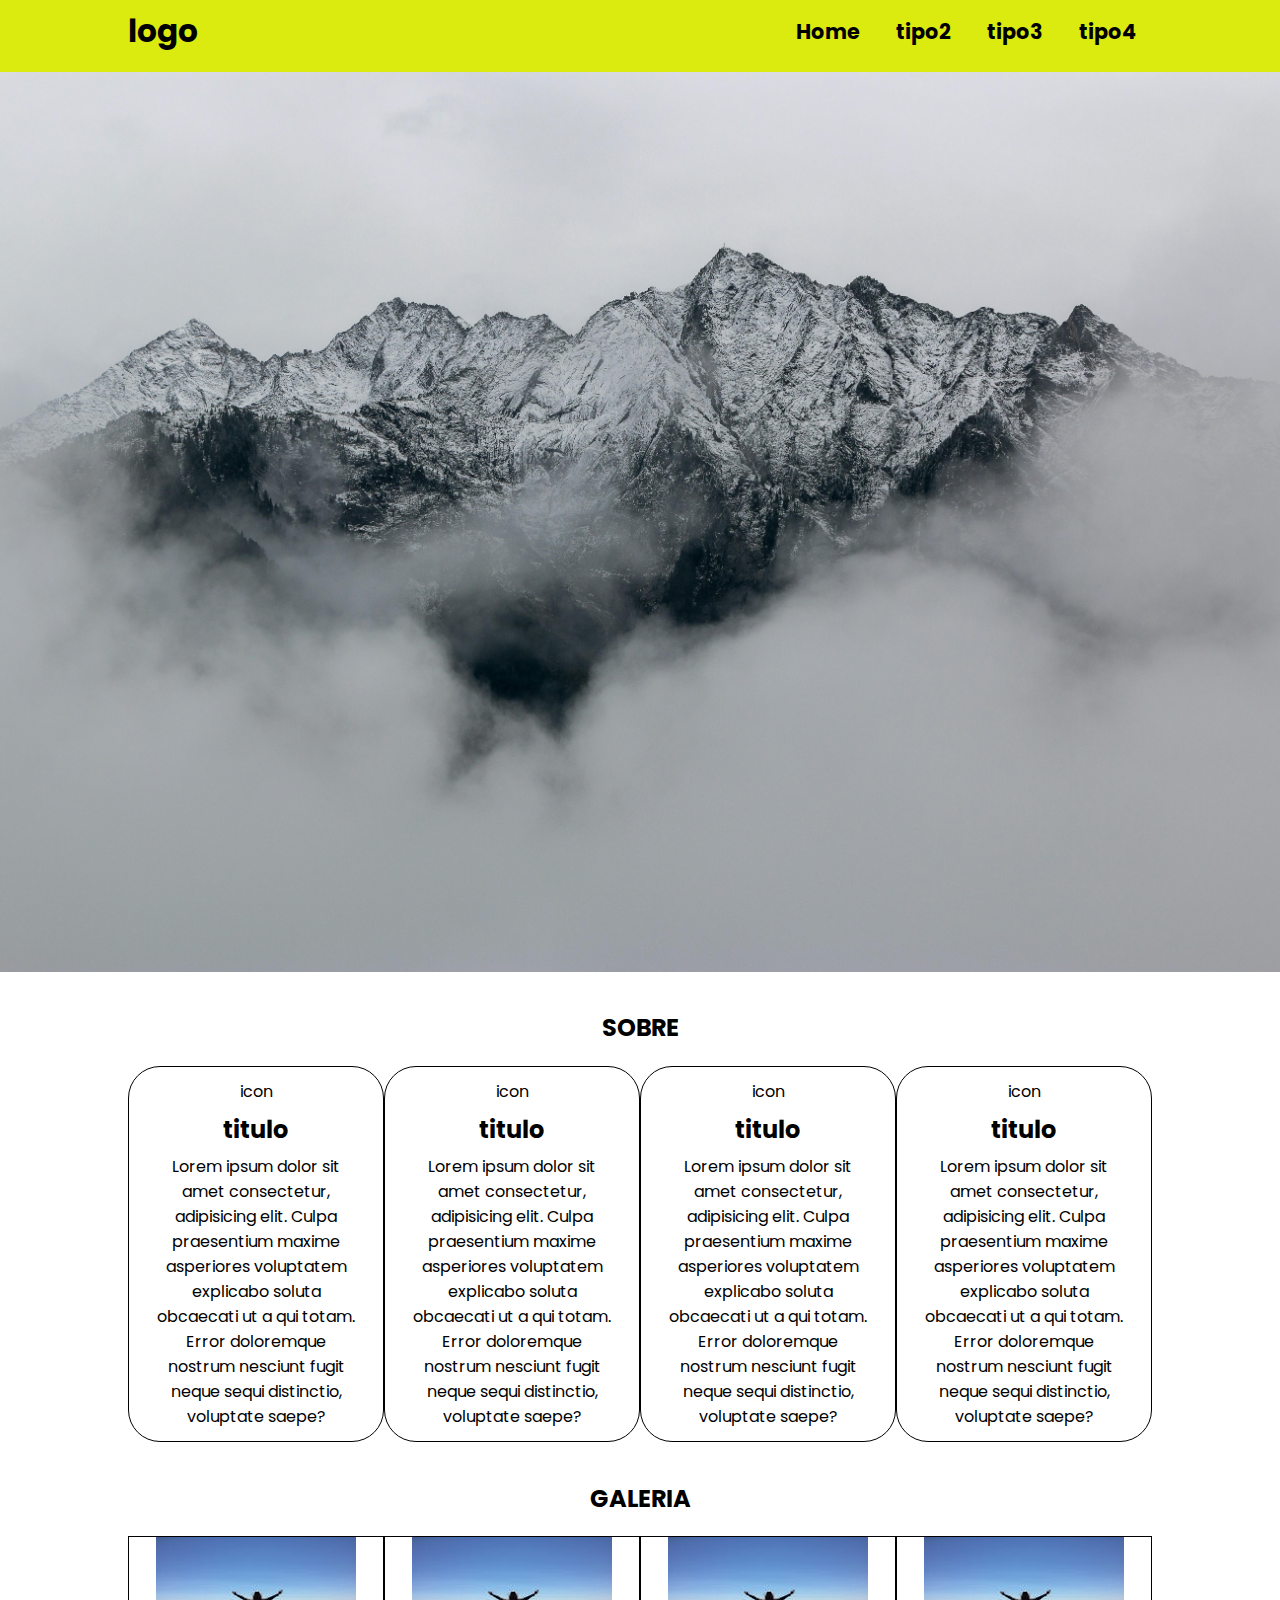
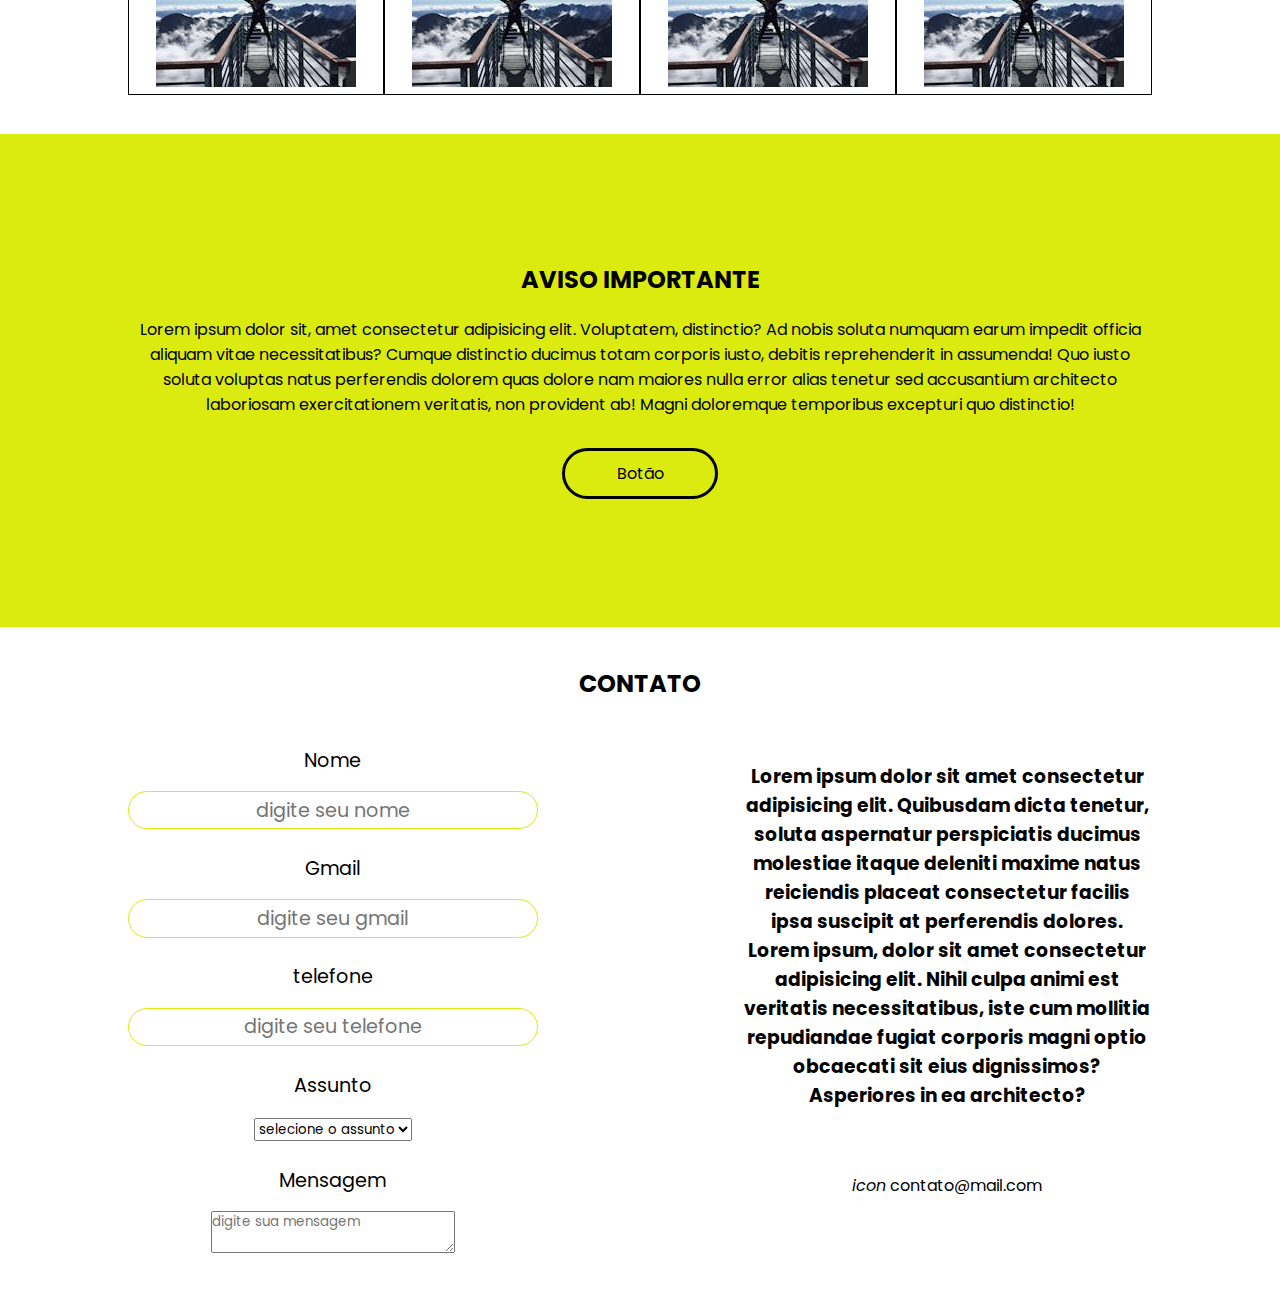
==== projetos/projeto1/index.html @ 855f2c7a "projeto-aula-front" ====
<!DOCTYPE html>
<html lang="pt-br">
<head>
    <meta charset="UTF-8">
    <meta name="viewport" content="width=device-width, initial-scale=1.0">
    <title>Document</title>
    <link rel="stylesheet" href="assets/style.css">
    <link rel="preconnect" href="https://fonts.googleapis.com">
    <link rel="preconnect" href="https://fonts.gstatic.com" crossorigin>
    <link href="https://fonts.googleapis.com/css2?family=Poppins:ital,wght@0,100;0,200;0,300;0,400;0,500;0,600;0,700;0,800;0,900;1,100;1,200;1,300;1,400;1,500;1,600;1,700;1,800;1,900&display=swap" rel="stylesheet">

</head>
<body>
    <header>
        <div class="conteiner">

      
        <a href="">
            <h2>logo</h2>
        </a>
        <nav>
            <ul>
                <li><a href="">Home</a></li>
                <li><a href="">tipo2</a></li>
                <li><a href="">tipo3</a></li>
                <li><a href="">tipo4</a></li>
            </ul>
        </nav> 
     </div>
    </header>
   <section>
       <div class="banner"></div> 
   </section>
   <section id="Sobre">
    <div class="conteiner">
        <h2 class="titulo" class="titulo">Sobre</h2>
        <div class="grid">
        <div class="col-float-4">
            <p>icon</p>
            <h2>titulo</h2>
            <p>Lorem ipsum dolor sit amet consectetur, adipisicing elit. Culpa praesentium maxime asperiores voluptatem explicabo soluta obcaecati ut a qui totam. Error doloremque nostrum nesciunt fugit neque sequi distinctio, voluptate saepe?</p>
        </div>
        <div class="col-float-4">
            <p>icon</p>
            <h2>titulo</h2>
            <p>Lorem ipsum dolor sit amet consectetur, adipisicing elit. Culpa praesentium maxime asperiores voluptatem explicabo soluta obcaecati ut a qui totam. Error doloremque nostrum nesciunt fugit neque sequi distinctio, voluptate saepe?</p>
        </div>
        <div class="col-float-4">
            <p>icon</p>
            <h2>titulo</h2>
            <p>Lorem ipsum dolor sit amet consectetur, adipisicing elit. Culpa praesentium maxime asperiores voluptatem explicabo soluta obcaecati ut a qui totam. Error doloremque nostrum nesciunt fugit neque sequi distinctio, voluptate saepe?</p>
        </div>
        <div class="col-float-4">
            <p>icon</p>
            <h2>titulo</h2>
            <p>Lorem ipsum dolor sit amet consectetur, adipisicing elit. Culpa praesentium maxime asperiores voluptatem explicabo soluta obcaecati ut a qui totam. Error doloremque nostrum nesciunt fugit neque sequi distinctio, voluptate saepe?</p>
        </div>
        </div>
    </div>
   </section>
   <div class="clear"></div>
   <section id="galeria">
    <div class="conteiner">
        <h2 class="titulo">galeria</h2>
        <div class="col-flex">
            <div class="flex-item"><img src="assets/img/pexels-ninauhlikova-725255.jpg" alt=""></div>
            <div class="flex-item"><img src="assets/img/pexels-ninauhlikova-725255.jpg" alt=""></div>
            <div class="flex-item"><img src="assets/img/pexels-ninauhlikova-725255.jpg" alt=""></div>
            <div class="flex-item"><img src="assets/img/pexels-ninauhlikova-725255.jpg" alt=""></div>
        </div>
    </div>
   </section>
   <section id="aviso">
    <div class="conteiner">
        <h3 class="titulo">Aviso importante</h3>
        <p>Lorem ipsum dolor sit, amet consectetur adipisicing elit. Voluptatem, distinctio? Ad nobis soluta numquam earum impedit officia aliquam vitae necessitatibus? Cumque distinctio ducimus totam corporis iusto, debitis reprehenderit in assumenda!
        Quo iusto soluta voluptas natus perferendis dolorem quas dolore nam maiores nulla error alias tenetur sed accusantium architecto laboriosam exercitationem veritatis, non provident ab! Magni doloremque temporibus excepturi quo distinctio!</p>
        <a href="" class="btn">Botão</a>
    </div>
   </section>
   <section id="contato">
    <div class="conteiner">
        <h2 class="titulo">Contato</h2>
        <div class="col-grid">
            <form action="">
            <label for="">Nome</label>
            <input type="text" placeholder="digite seu nome">
            <label for="">Gmail</label>
            <input type="email" name="" id="" placeholder="digite seu gmail">
            <label for="">telefone</label>
            <input type="tel" placeholder="digite seu telefone">
            <label for="">Assunto</label>
            <select name="" id="">
                <option value="">selecione o assunto</option>
                <option value="">sassunto1</option>
                <option value="">sassunto2</option>
                <option value="">sassunto3</option>
                <option value="">sassunto4</option>
            </select>
            <label for="">Mensagem</label>
            <textarea name="" id="" placeholder="digite sua mensagem"></textarea>
        </form>
        <div class="inf">
            <h3>Lorem ipsum dolor sit amet consectetur adipisicing elit. Quibusdam dicta tenetur, soluta aspernatur perspiciatis ducimus molestiae itaque deleniti maxime natus reiciendis placeat consectetur facilis ipsa suscipit at perferendis dolores. Lorem ipsum, dolor sit amet consectetur adipisicing elit. Nihil culpa animi est veritatis necessitatibus, iste cum mollitia repudiandae fugiat corporis magni optio obcaecati sit eius dignissimos? Asperiores in ea architecto?</h3>
            <p><a href=""><i>icon</i>
            contato@mail.com</a></p>
            
        </div>
        </div>

    </div>
   </section>
</body>
</html>
---- projetos/projeto1/assets/style.css ----
*{
    margin: 0;
    padding: 0;
    box-sizing: border-box; 
    font-family: "Poppins", sans-serif;
}

header{
    background-color: rgb(220, 235, 15);
    height: 8vh;
    line-height: 7vh;
   
}

.conteiner{
    width: 80%;
    margin: 0 auto;

}
.titulo{
    text-align: center;
    font-size: 1.5em;
    text-transform: uppercase;
    margin-bottom: 2%;
}
header .conteiner{
    display: flex;
    justify-content: space-between;
}
header ul li{
display: inline;    
padding: 0 1em;


}
header a {
    color: black;
    text-decoration:none ;
    font-size: 1.3em;
    font-weight: bold;
}
h2{
    font-size: 1.5;
}
.banner{
    background-image: url('img/pexels-eberhardgross-691668.jpg');
    width: 100%;
    height: 100vh;
    background-repeat: no-repeat;
    background-size: cover;
    background-position: center;
}
#Sobre, #galeria,#contato{
margin: 3% 0;
text-align: center;
}
.grid{
 display: grid;
    grid-template-columns:1fr 1fr 1fr 1fr ;
}
.col-float-4{
    border:1px solid #000;
    border-radius: 2em;
    padding: 2%;
   
    
}

.col-float-4 p {
    padding: 3%;
    margin: 0 5%;
}
.clear{
    clear: both;
}

.col-flex{
    display: flex;
    flex-wrap:wrap ;
}
.flex-item{
   
    flex: 1 1 25%;
    border: 1px solid #000;
}
#aviso{
    background-color:rgb(220, 235, 15) ;
}
#aviso .conteiner{
    display: flex;
    flex-direction: column;
    text-align: center;
    height: 40%;
    padding: 10% 0;
    justify-content: center;
    align-items: center;
}
.btn{
padding: 1% 5%;
background-color: transparent;
border: 0.2em solid ;
color: #000;
border-radius: 5em;
text-decoration: none;
transition: 0.5s;
margin-top: 3%;
}
.btn:hover{
    background-color: #000;
    border: none;
 color: rgb(255, 238, 238);
}
.col-grid {
font-weight: normal;
display: grid;
grid-template-columns:2fr 2fr;
gap:20%;
}
#contato form label{
    font-size: 1.2em;
    margin: 3% 0% 1% 0%;
    width: 100%;
    display: block;
    padding: 3%;
}
#contato form input{
    width: 100%;
    font-size: 1.2em;
    padding-left: 0% 3%;
    color: #757575;
    border:1px solid rgb(220, 235, 15);
    border-radius: 10em;
    text-align: center;
    height: 2em;

}
.inf{
    display: flex;
    flex-wrap: wrap;
    justify-content: center;
    text-align: center;
    margin-top: 10%;
}
a{
    color: #000;
    text-decoration: none;
}
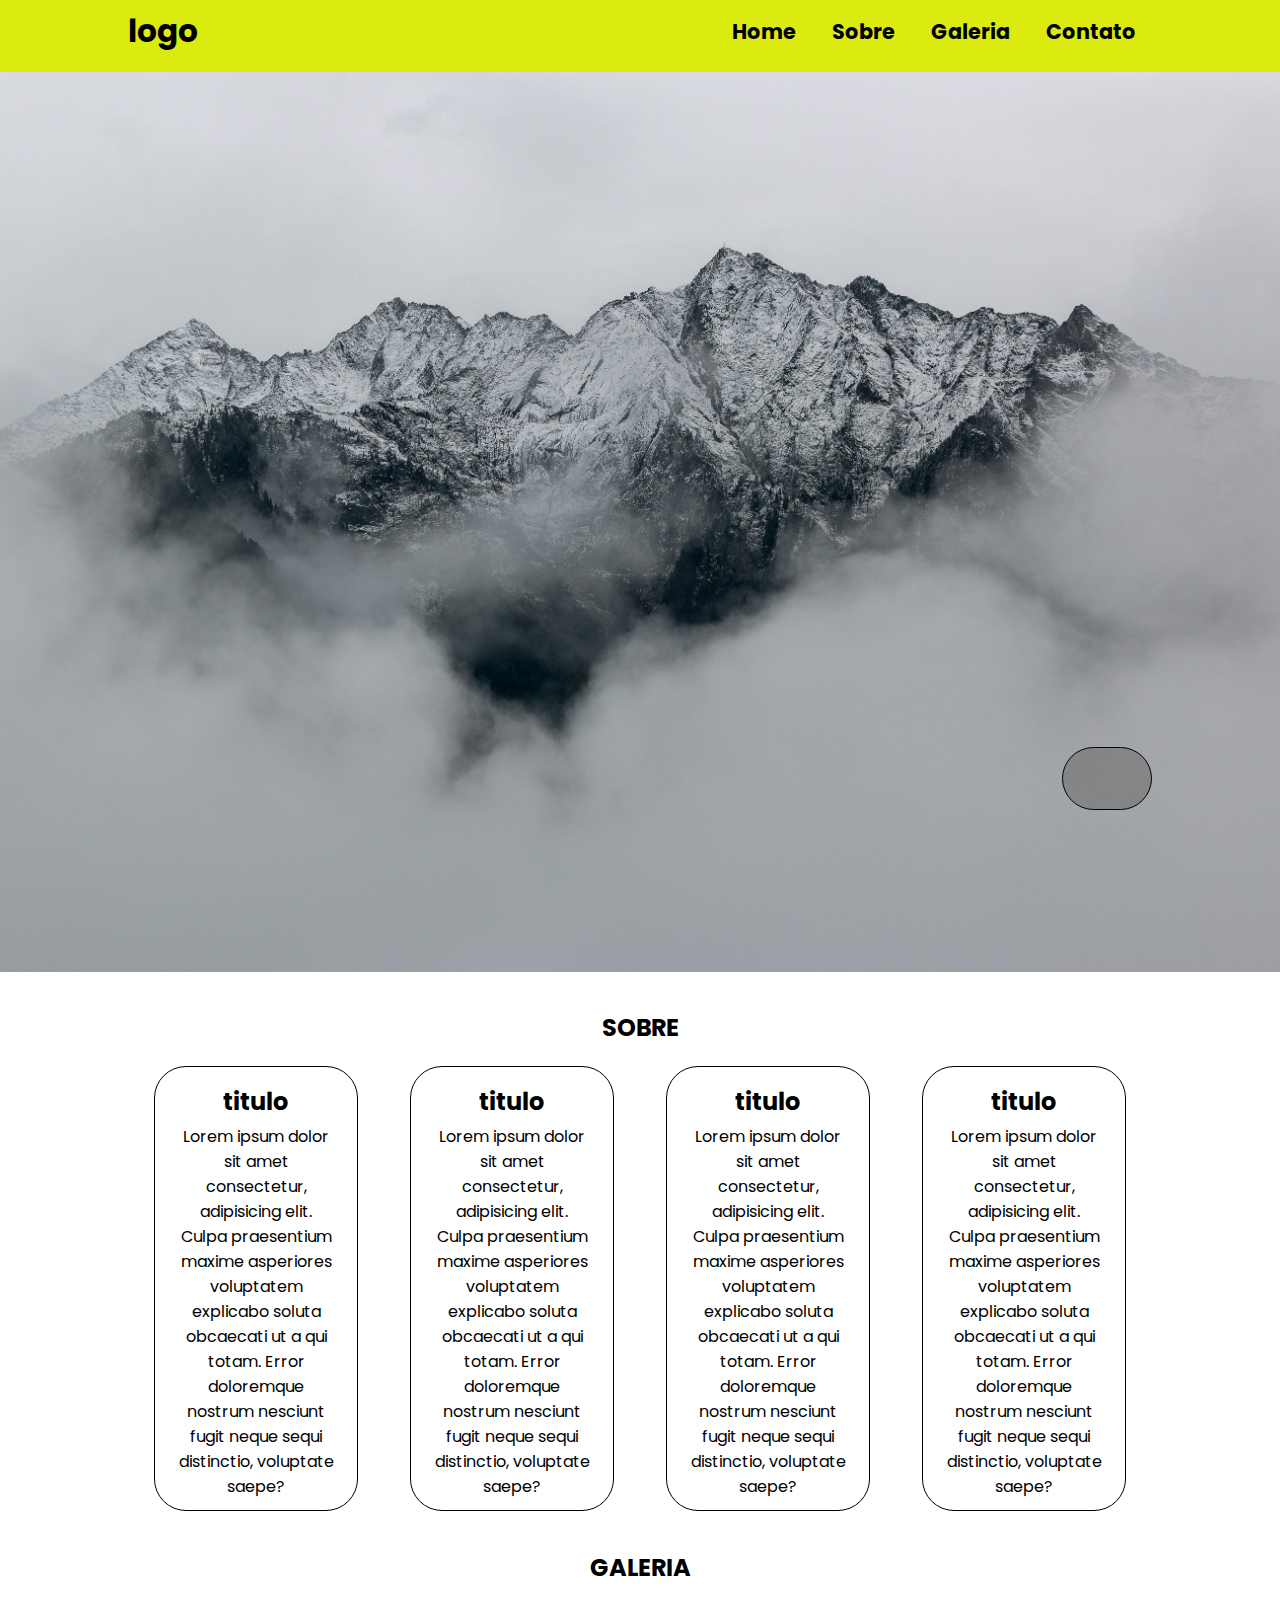
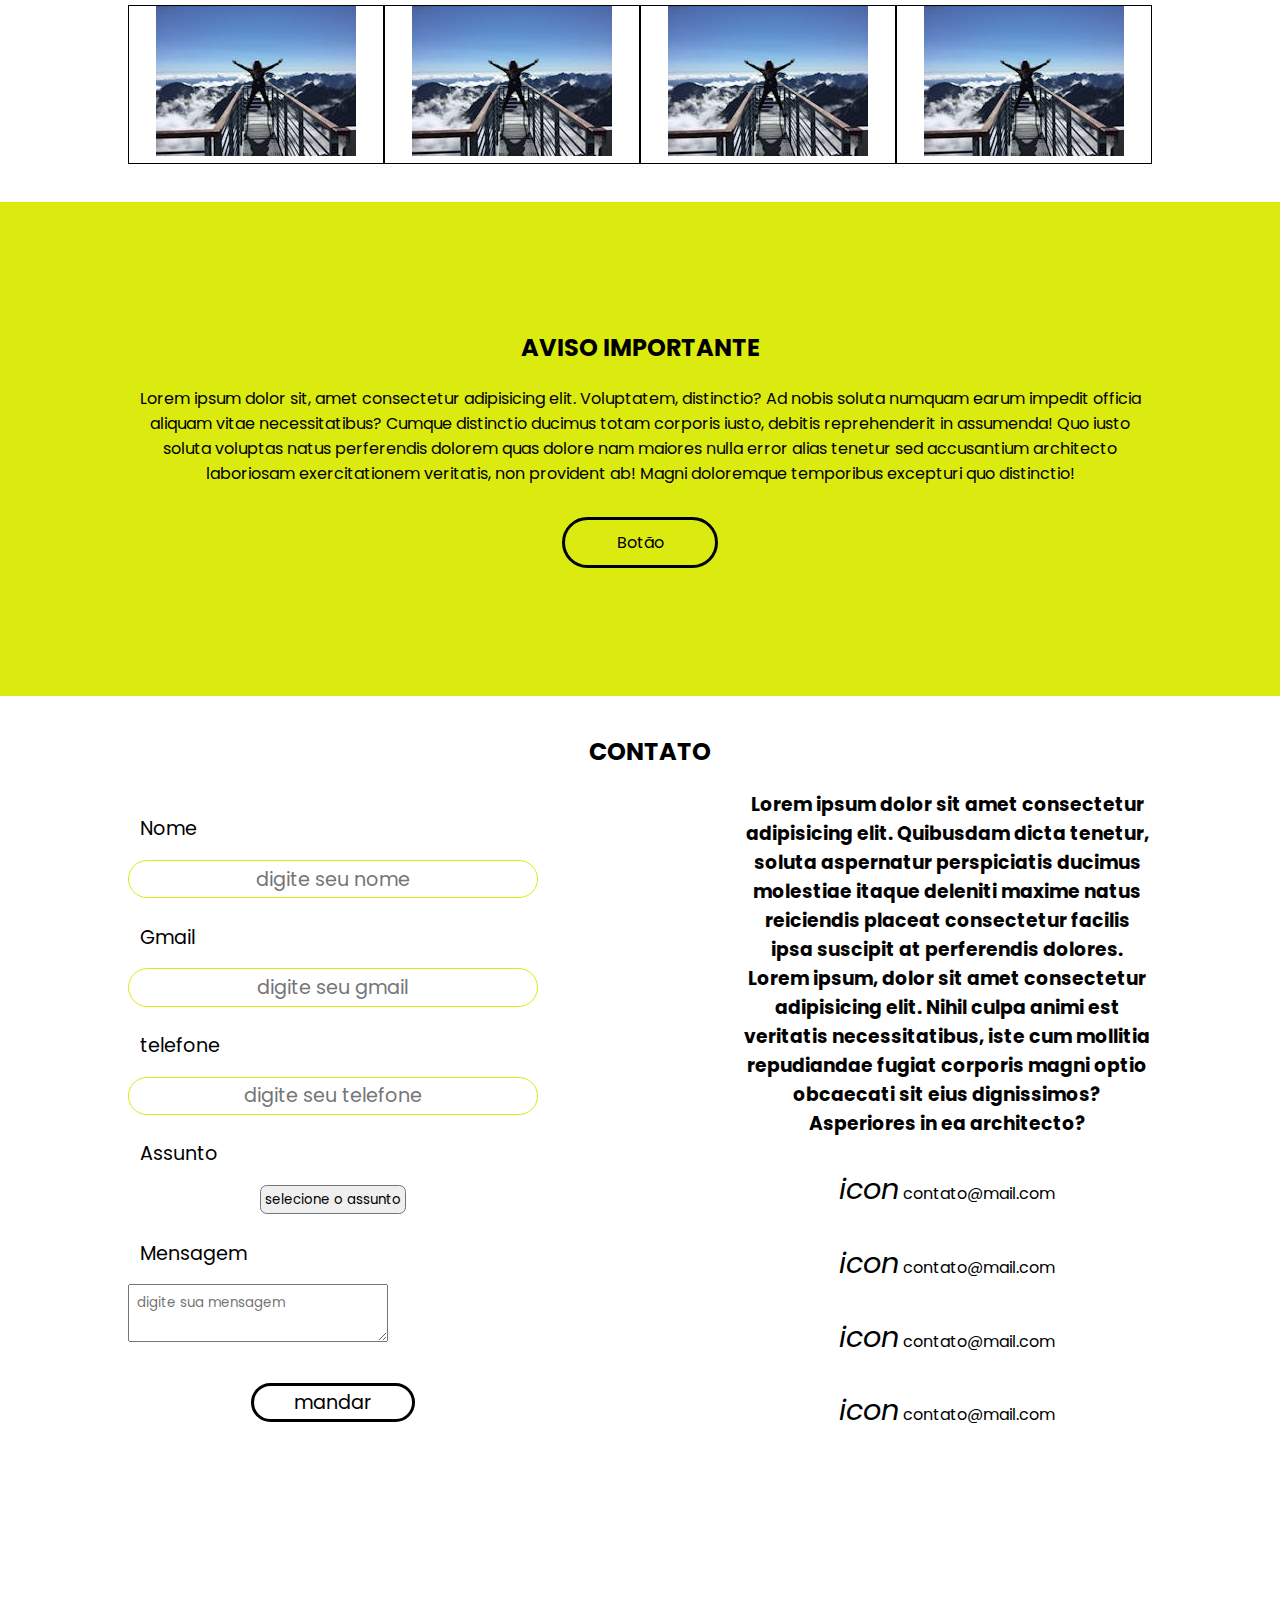
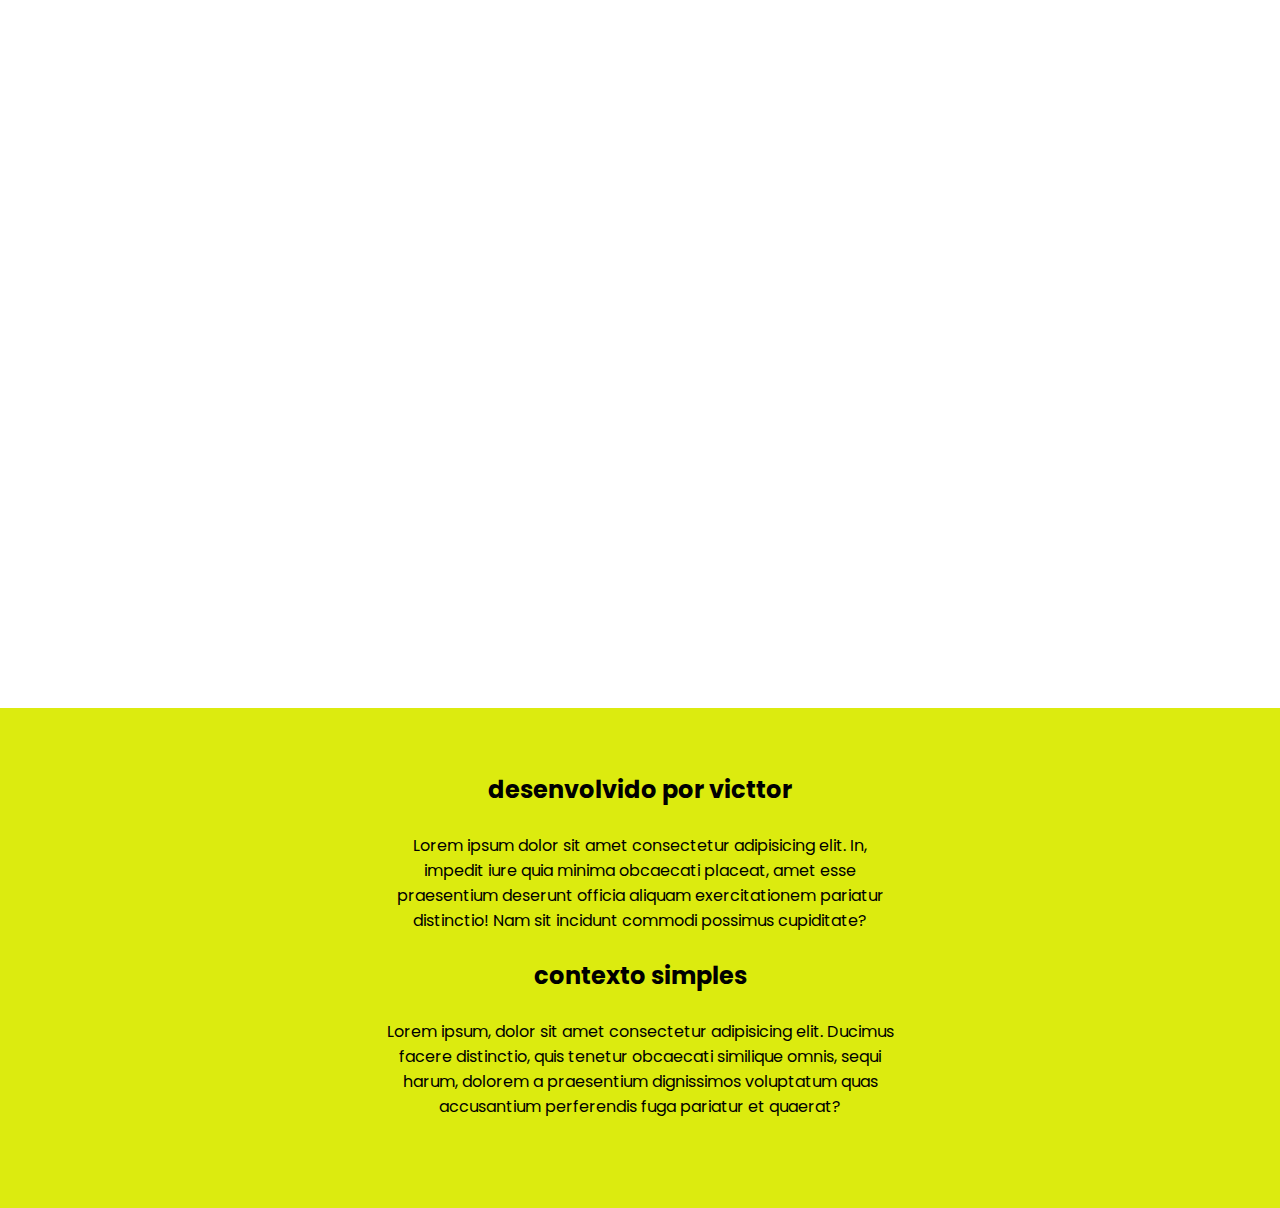
==== commit c90e4e10: "responsividade_e_transition" ====
--- a/projetos/projeto1/index.html
+++ b/projetos/projeto1/index.html
@@ -1,5 +1,6 @@
 <!DOCTYPE html>
 <html lang="pt-br">
+
 <head>
     <meta charset="UTF-8">
     <meta name="viewport" content="width=device-width, initial-scale=1.0">
@@ -7,108 +8,155 @@
     <link rel="stylesheet" href="assets/style.css">
     <link rel="preconnect" href="https://fonts.googleapis.com">
     <link rel="preconnect" href="https://fonts.gstatic.com" crossorigin>
-    <link href="https://fonts.googleapis.com/css2?family=Poppins:ital,wght@0,100;0,200;0,300;0,400;0,500;0,600;0,700;0,800;0,900;1,100;1,200;1,300;1,400;1,500;1,600;1,700;1,800;1,900&display=swap" rel="stylesheet">
+    <link rel="stylesheet" href="https://use.fontawesome.com/releases/v5.15.4/css/all.css" integrity="sha384-DyZ88mC6Up2uqS4h/KRgHuoeGwBcD4Ng9SiP4dIRy0EXTlnuz47vAwmeGwVChigm" crossorigin="anonymous"/>
+    <link
+        href="https://fonts.googleapis.com/css2?family=Poppins:ital,wght@0,100;0,200;0,300;0,400;0,500;0,600;0,700;0,800;0,900;1,100;1,200;1,300;1,400;1,500;1,600;1,700;1,800;1,900&display=swap"
+        rel="stylesheet">
 
 </head>
+
 <body>
     <header>
         <div class="conteiner">
 
-      
-        <a href="">
-            <h2>logo</h2>
-        </a>
-        <nav>
-            <ul>
-                <li><a href="">Home</a></li>
-                <li><a href="">tipo2</a></li>
-                <li><a href="">tipo3</a></li>
-                <li><a href="">tipo4</a></li>
-            </ul>
-        </nav> 
-     </div>
+
+            <a href="">
+                <h2>logo</h2>
+            </a>
+            <nav>
+                <ul>
+                    <li><a href="">Home</a></li>
+                    <li><a href="#Sobre">Sobre</a></li>
+                    <li><a href="#galeria">Galeria</a></li>
+                    <li><a href="#contato">Contato</a></li>
+                </ul>
+            </nav>
+        </div>
     </header>
-   <section>
-       <div class="banner"></div> 
-   </section>
-   <section id="Sobre">
-    <div class="conteiner">
-        <h2 class="titulo" class="titulo">Sobre</h2>
-        <div class="grid">
-        <div class="col-float-4">
-            <p>icon</p>
-            <h2>titulo</h2>
-            <p>Lorem ipsum dolor sit amet consectetur, adipisicing elit. Culpa praesentium maxime asperiores voluptatem explicabo soluta obcaecati ut a qui totam. Error doloremque nostrum nesciunt fugit neque sequi distinctio, voluptate saepe?</p>
+    <section>
+        <div class="banner"></div>
+    </section>
+    <section id="Sobre">
+        <div class="conteiner">
+            <h2 class="titulo" class="titulo">Sobre</h2>
+            <div class="grid">
+                <div class="col-float-4">
+                    <p><i class="far fa-surprise"></i></p>
+                    <h2>titulo</h2>
+                    <p>Lorem ipsum dolor sit amet consectetur, adipisicing elit. Culpa praesentium maxime asperiores
+                        voluptatem explicabo soluta obcaecati ut a qui totam. Error doloremque nostrum nesciunt fugit
+                        neque sequi distinctio, voluptate saepe?</p>
+                </div>
+                <div class="col-float-4">
+                    <p><i class="far fa-smile-wink"></i></p>
+                    <h2>titulo</h2>
+                    <p>Lorem ipsum dolor sit amet consectetur, adipisicing elit. Culpa praesentium maxime asperiores
+                        voluptatem explicabo soluta obcaecati ut a qui totam. Error doloremque nostrum nesciunt fugit
+                        neque sequi distinctio, voluptate saepe?</p>
+                </div>
+                <div class="col-float-4">
+                    <p><i class="far fa-sad-tear"></i></p>
+                    <h2>titulo</h2>
+                    <p>Lorem ipsum dolor sit amet consectetur, adipisicing elit. Culpa praesentium maxime asperiores
+                        voluptatem explicabo soluta obcaecati ut a qui totam. Error doloremque nostrum nesciunt fugit
+                        neque sequi distinctio, voluptate saepe?</p>
+                </div>
+                <div class="col-float-4">
+                    <p><i class="far fa-sad-cry"></i></p>
+                    <h2>titulo</h2>
+                    <p>Lorem ipsum dolor sit amet consectetur, adipisicing elit. Culpa praesentium maxime asperiores
+                        voluptatem explicabo soluta obcaecati ut a qui totam. Error doloremque nostrum nesciunt fugit
+                        neque sequi distinctio, voluptate saepe?</p>
+                </div>
+            </div>
         </div>
-        <div class="col-float-4">
-            <p>icon</p>
-            <h2>titulo</h2>
-            <p>Lorem ipsum dolor sit amet consectetur, adipisicing elit. Culpa praesentium maxime asperiores voluptatem explicabo soluta obcaecati ut a qui totam. Error doloremque nostrum nesciunt fugit neque sequi distinctio, voluptate saepe?</p>
+    </section>
+    <div class="clear"></div>
+    <section id="galeria">
+        <div class="conteiner">
+            <h2 class="titulo">galeria</h2>
+            <div class="col-flex">
+                <div class="flex-item"><img src="assets/img/pexels-ninauhlikova-725255.jpg" alt=""></div>
+                <div class="flex-item"><img src="assets/img/pexels-ninauhlikova-725255.jpg" alt=""></div>
+                <div class="flex-item"><img src="assets/img/pexels-ninauhlikova-725255.jpg" alt=""></div>
+                <div class="flex-item"><img src="assets/img/pexels-ninauhlikova-725255.jpg" alt=""></div>
+            </div>
         </div>
-        <div class="col-float-4">
-            <p>icon</p>
-            <h2>titulo</h2>
-            <p>Lorem ipsum dolor sit amet consectetur, adipisicing elit. Culpa praesentium maxime asperiores voluptatem explicabo soluta obcaecati ut a qui totam. Error doloremque nostrum nesciunt fugit neque sequi distinctio, voluptate saepe?</p>
+    </section>
+    <section id="aviso">
+        <div class="conteiner">
+            <h3 class="titulo">Aviso importante</h3>
+            <p>Lorem ipsum dolor sit, amet consectetur adipisicing elit. Voluptatem, distinctio? Ad nobis soluta numquam
+                earum impedit officia aliquam vitae necessitatibus? Cumque distinctio ducimus totam corporis iusto,
+                debitis reprehenderit in assumenda!
+                Quo iusto soluta voluptas natus perferendis dolorem quas dolore nam maiores nulla error alias tenetur
+                sed accusantium architecto laboriosam exercitationem veritatis, non provident ab! Magni doloremque
+                temporibus excepturi quo distinctio!</p>
+            <a href="#contato" class="btn">Botão</a>
         </div>
-        <div class="col-float-4">
-            <p>icon</p>
-            <h2>titulo</h2>
-            <p>Lorem ipsum dolor sit amet consectetur, adipisicing elit. Culpa praesentium maxime asperiores voluptatem explicabo soluta obcaecati ut a qui totam. Error doloremque nostrum nesciunt fugit neque sequi distinctio, voluptate saepe?</p>
+    </section>
+    <section id="contato">
+        <div class="conteiner">
+            <div class="icon">
+                <i class="far fa-id-card"></i>
+                <h2 class="titulo"> Contato</h2>
+            </div>
+            <div class="col-grid">
+                <form action="">
+                    <label for="">Nome</label>
+                    <input type="text" placeholder="digite seu nome">
+                    <label for="">Gmail</label>
+                    <input type="email" name="" id="" placeholder="digite seu gmail">
+                    <label for="">telefone</label>
+                    <input type="tel" placeholder="digite seu telefone">
+                    <label for="">Assunto</label>
+                    <select name="" id="">
+                        <option value="">selecione o assunto</option>
+                        <option value="">assunto1</option>
+                        <option value="">assunto2</option>
+                        <option value="">assunto3</option>
+                        <option value="">assunto4</option>
+                    </select>
+                    <label for="mensagem">Mensagem</label>
+                    <textarea name="mensagem" id="mensagem" placeholder="digite sua mensagem"></textarea>
+                    <input type="submit" value="mandar" href="#footer">
+                </form>
+                <div class="inf">
+                    <h3>Lorem ipsum dolor sit amet consectetur adipisicing elit. Quibusdam dicta tenetur, soluta
+                        aspernatur perspiciatis ducimus molestiae itaque deleniti maxime natus reiciendis placeat
+                        consectetur facilis ipsa suscipit at perferendis dolores. Lorem ipsum, dolor sit amet
+                        consectetur adipisicing elit. Nihil culpa animi est veritatis necessitatibus, iste cum mollitia
+                        repudiandae fugiat corporis magni optio obcaecati sit eius dignissimos? Asperiores in ea
+                        architecto?</h3>
+                    <p><a href=""><i>icon</i>
+                            contato@mail.com</a></p>
+                    <p><a href=""><i>icon</i>
+                            contato@mail.com</a></p>
+                    <p><a href=""><i>icon</i>
+                            contato@mail.com</a></p>
+                    <p><a href=""><i>icon</i>
+                            contato@mail.com</a></p>
+
+                </div>
+            </div>
+
         </div>
+    </section>
+
+    <section id="mapa">
+        <iframe src="https://www.google.com/maps/embed?pb=!1m18!1m12!1m3!1d3762034.7368400767!2d-49.51319193504379!3d-22.955307129838346!2m3!1f0!2f0!3f0!3m2!1i1024!2i768!4f13.1!3m3!1m2!1s0x94c87fe2643badfb%3A0xf538b23cf3c2364d!2sRep%20Torres%20G%C3%AAmeas!5e0!3m2!1spt-BR!2sbr!4v1721478828907!5m2!1spt-BR!2sbr"style="border:0;" allowfullscreen="" loading="lazy" referrerpolicy="no-referrer-when-downgrade"></iframe>
+    </section>
+    <div>
+        <div id="topo">
+         <a href="#"><i class="far fa-hand-point-up"></i></a> 
         </div>
     </div>
-   </section>
-   <div class="clear"></div>
-   <section id="galeria">
-    <div class="conteiner">
-        <h2 class="titulo">galeria</h2>
-        <div class="col-flex">
-            <div class="flex-item"><img src="assets/img/pexels-ninauhlikova-725255.jpg" alt=""></div>
-            <div class="flex-item"><img src="assets/img/pexels-ninauhlikova-725255.jpg" alt=""></div>
-            <div class="flex-item"><img src="assets/img/pexels-ninauhlikova-725255.jpg" alt=""></div>
-            <div class="flex-item"><img src="assets/img/pexels-ninauhlikova-725255.jpg" alt=""></div>
-        </div>
-    </div>
-   </section>
-   <section id="aviso">
-    <div class="conteiner">
-        <h3 class="titulo">Aviso importante</h3>
-        <p>Lorem ipsum dolor sit, amet consectetur adipisicing elit. Voluptatem, distinctio? Ad nobis soluta numquam earum impedit officia aliquam vitae necessitatibus? Cumque distinctio ducimus totam corporis iusto, debitis reprehenderit in assumenda!
-        Quo iusto soluta voluptas natus perferendis dolorem quas dolore nam maiores nulla error alias tenetur sed accusantium architecto laboriosam exercitationem veritatis, non provident ab! Magni doloremque temporibus excepturi quo distinctio!</p>
-        <a href="" class="btn">Botão</a>
-    </div>
-   </section>
-   <section id="contato">
-    <div class="conteiner">
-        <h2 class="titulo">Contato</h2>
-        <div class="col-grid">
-            <form action="">
-            <label for="">Nome</label>
-            <input type="text" placeholder="digite seu nome">
-            <label for="">Gmail</label>
-            <input type="email" name="" id="" placeholder="digite seu gmail">
-            <label for="">telefone</label>
-            <input type="tel" placeholder="digite seu telefone">
-            <label for="">Assunto</label>
-            <select name="" id="">
-                <option value="">selecione o assunto</option>
-                <option value="">sassunto1</option>
-                <option value="">sassunto2</option>
-                <option value="">sassunto3</option>
-                <option value="">sassunto4</option>
-            </select>
-            <label for="">Mensagem</label>
-            <textarea name="" id="" placeholder="digite sua mensagem"></textarea>
-        </form>
-        <div class="inf">
-            <h3>Lorem ipsum dolor sit amet consectetur adipisicing elit. Quibusdam dicta tenetur, soluta aspernatur perspiciatis ducimus molestiae itaque deleniti maxime natus reiciendis placeat consectetur facilis ipsa suscipit at perferendis dolores. Lorem ipsum, dolor sit amet consectetur adipisicing elit. Nihil culpa animi est veritatis necessitatibus, iste cum mollitia repudiandae fugiat corporis magni optio obcaecati sit eius dignissimos? Asperiores in ea architecto?</h3>
-            <p><a href=""><i>icon</i>
-            contato@mail.com</a></p>
-            
-        </div>
-        </div>
+    <footer id="footer">
+        <h2>desenvolvido por <span>victtor</span></h2>
+        <p>Lorem ipsum dolor sit amet consectetur adipisicing elit. In, impedit iure quia minima obcaecati placeat, amet esse praesentium deserunt officia aliquam exercitationem pariatur distinctio! Nam sit incidunt commodi possimus cupiditate?</p>
+        <h2>contexto <span>simples</span></h2>
+        <p>Lorem ipsum, dolor sit amet consectetur adipisicing elit. Ducimus facere distinctio, quis tenetur obcaecati similique omnis, sequi harum, dolorem a praesentium dignissimos voluptatum quas accusantium perferendis fuga pariatur et quaerat?</p>
+    </footer>
+</body>
 
-    </div>
-   </section>
-</body>
 </html>--- a/projetos/projeto1/assets/style.css
+++ b/projetos/projeto1/assets/style.css
@@ -4,12 +4,21 @@
     box-sizing: border-box; 
     font-family: "Poppins", sans-serif;
 }
+html{
+    scroll-behavior: smooth;
+}
+html::-webkit-scrollbar{
+    width:0;
+}
 
 header{
     background-color: rgb(220, 235, 15);
     height: 8vh;
     line-height: 7vh;
-   
+   position: fixed;
+   width: 100%;
+   top:0;
+   left: 0;
 }
 
 .conteiner{
@@ -49,10 +58,16 @@
     background-repeat: no-repeat;
     background-size: cover;
     background-position: center;
+    margin-top: 8vh;
+}
+i{
+   font-size: 1.8em;
+    
 }
 #Sobre, #galeria,#contato{
 margin: 3% 0;
 text-align: center;
+scroll-margin-top:5em ;
 }
 .grid{
  display: grid;
@@ -62,7 +77,7 @@
     border:1px solid #000;
     border-radius: 2em;
     padding: 2%;
-   
+   margin:0 10% ;
     
 }
 
@@ -106,9 +121,21 @@
 margin-top: 3%;
 }
 .btn:hover{
+    padding: 1.1% 5.1%;
     background-color: #000;
     border: none;
  color: rgb(255, 238, 238);
+}
+.icon{
+    display: flex;
+    align-items: center;
+    text-align: center;
+    justify-content: center;
+    
+}
+.icon i {
+    margin-right:2% ;
+    
 }
 .col-grid {
 font-weight: normal;
@@ -116,12 +143,17 @@
 grid-template-columns:2fr 2fr;
 gap:20%;
 }
+#mensagem{
+    padding: 2%;
+    display: flex;
+}
 #contato form label{
     font-size: 1.2em;
     margin: 3% 0% 1% 0%;
     width: 100%;
-    display: block;
+    display: flex;
     padding: 3%;
+    
 }
 #contato form input{
     width: 100%;
@@ -134,14 +166,137 @@
     height: 2em;
 
 }
+    .col-grid form select{
+        border-radius: 0.5em;
+        padding: 1%;
+        appearance: none;
+        -webkit-appearance: none;
+        -moz-appearance: none;
+        background-image: url('data:image/svg+xml;utf8,<svg fill="%23ccc" height="24" viewBox="0 0 24 24" width="24" xmlns="http://www.w3.org/2000/svg"> <path d="M7 10l5 5 5-5z"/> </svg>');
+        background-repeat: no-repeat;
+        background-position:right 5% center ;
+        /* display: flex; */
+    }
 .inf{
     display: flex;
     flex-wrap: wrap;
     justify-content: center;
     text-align: center;
-    margin-top: 10%;
-}
+    margin-top: 0%;
+}
+#contato form input[type="submit"]{
+margin: 10%;
+width: 40%;
+padding: auto;
+background-color: transparent;
+border: 0.2em solid ;
+color: #000;
+border-radius: 5em;
+transition: 0.5s;
+
+}
+#contato form input[type='submit']:hover{
+    padding: 1.1% 5.1%;
+    background-color: #000;
+    border: none;
+ color: rgb(255, 238, 238);
+ transition: 0.5s;
+}
+#mapa iframe{
+    width: 100%;
+    height: 50em;
+   
+}
+#topo a{
+border: 0.1em #000 solid;
+background-color: #757575a8;
+width: 7%;
+height: 7%;
+display: flex;
+justify-content: center;
+align-items: center;
+text-align: center;
+border-radius: 100em;
+position: fixed;
+right: 10%;
+bottom: 10%;
+
+}
+#topo a:hover{
+    background-color: #000;
+    color: aliceblue;
+    border: none;
+}
+
+footer  {
+    padding: 5% 0;
+    display: flex;
+    justify-content: center;
+    flex-direction: column;
+    text-align: center;
+    align-items: center;
+    background: rgb(220, 235, 15);
+}
+footer h2 span{
+    transition: 0.5s;
+}
+footer h2 span:hover{
+    color:white;
+font-size: 1.4em;
+
+}
+footer P{
+
+width: 40%;
+padding: 2% 0%;
+
+}
+
 a{
     color: #000;
     text-decoration: none;
+}
+@media (max-width:768px){
+    .inf{
+        margin-bottom:25em ;
+    }
+    h2{
+        font-size: 1.2em;
+    }
+    header ul li{
+        display: inline;    
+        padding: 0.5em;
+        
+        
+        }
+    #Sobre, #galeria,#contato{
+        margin: 3% 0;
+        text-align: center;
+        scroll-margin-top:2em ;
+        }
+    .grid{
+        display: grid;
+           grid-template-columns:1fr;
+       }
+       .col-float-4{
+        border:1px solid #000;
+        border-radius: 2em;
+        padding: 1%;
+       margin:10% ;
+        
+    }
+    .col-grid {
+        font-weight: normal;
+        display: grid;
+        grid-template-columns:1fr;
+        gap:20%;
+        }
+        .col-grid form {
+            display: flex;
+            justify-content: center;
+            align-items: center;
+            text-align: center;
+        flex-direction: column;
+        }
+
 }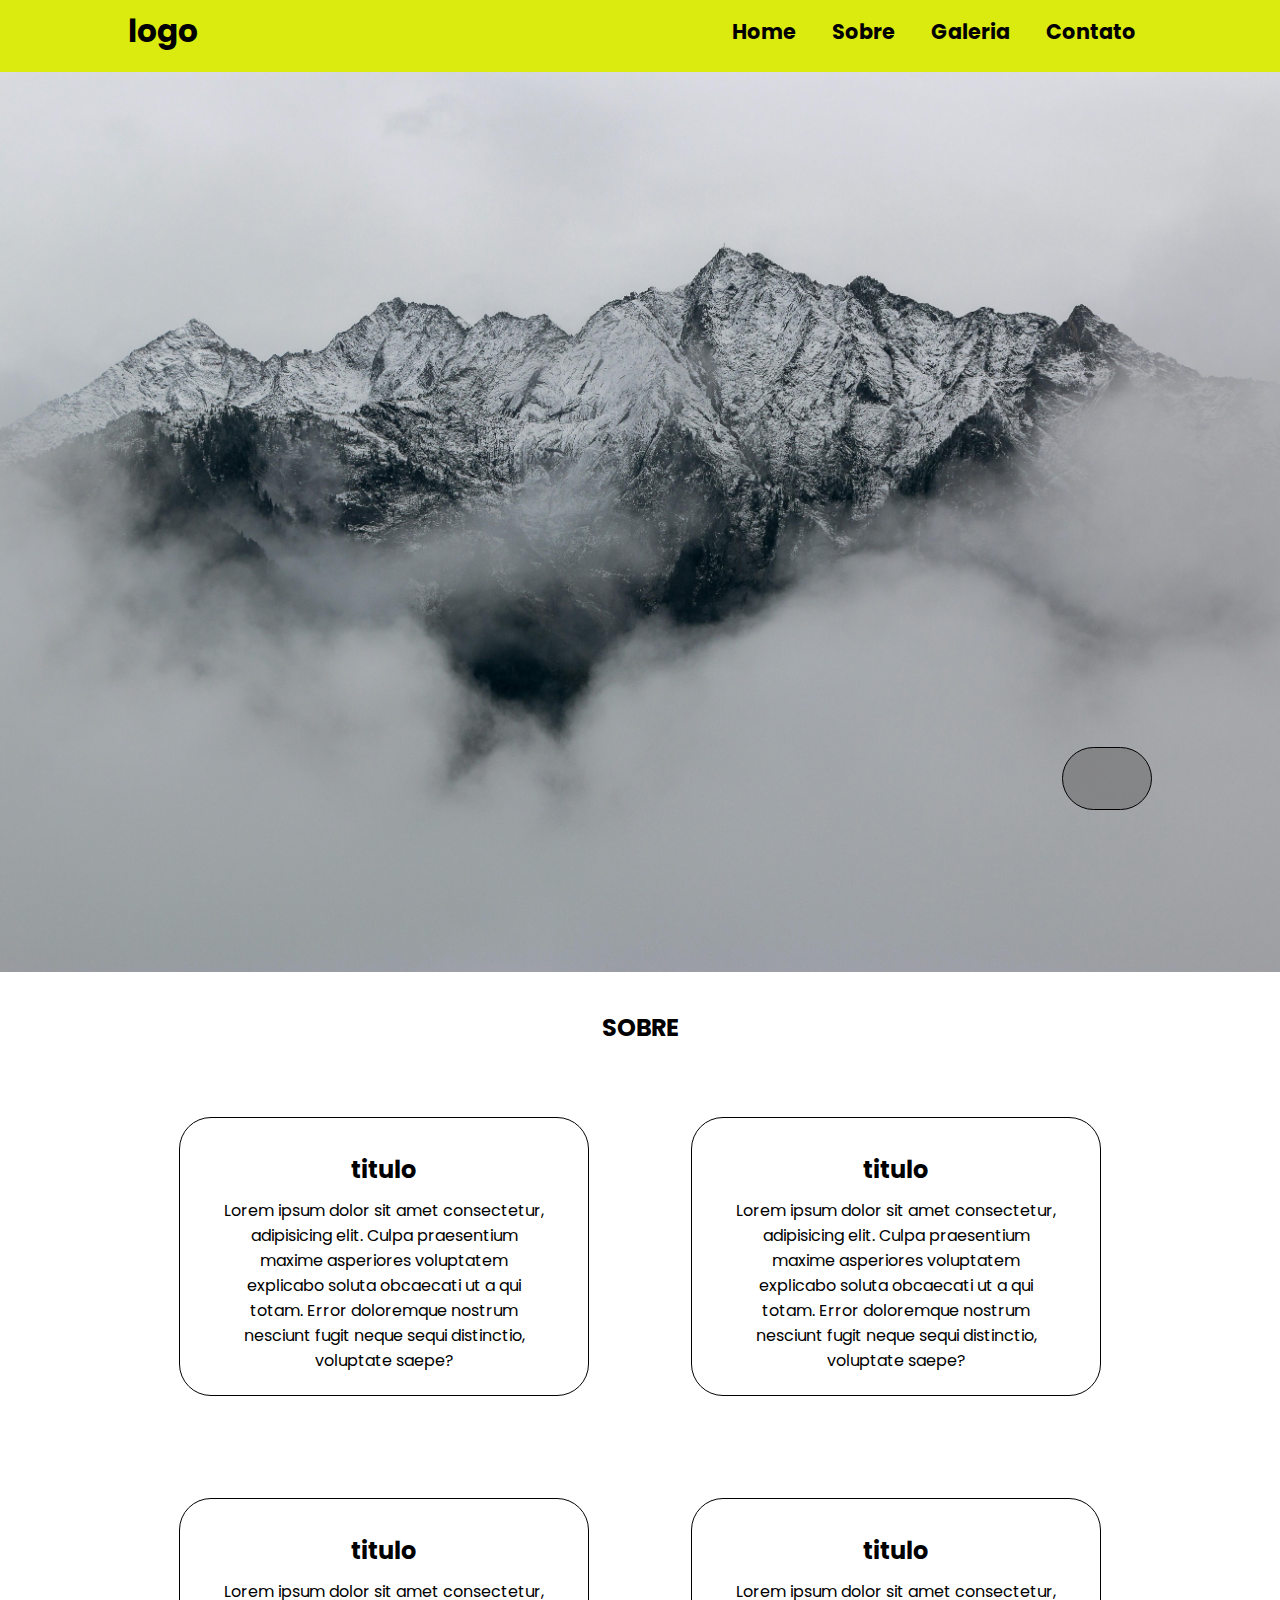
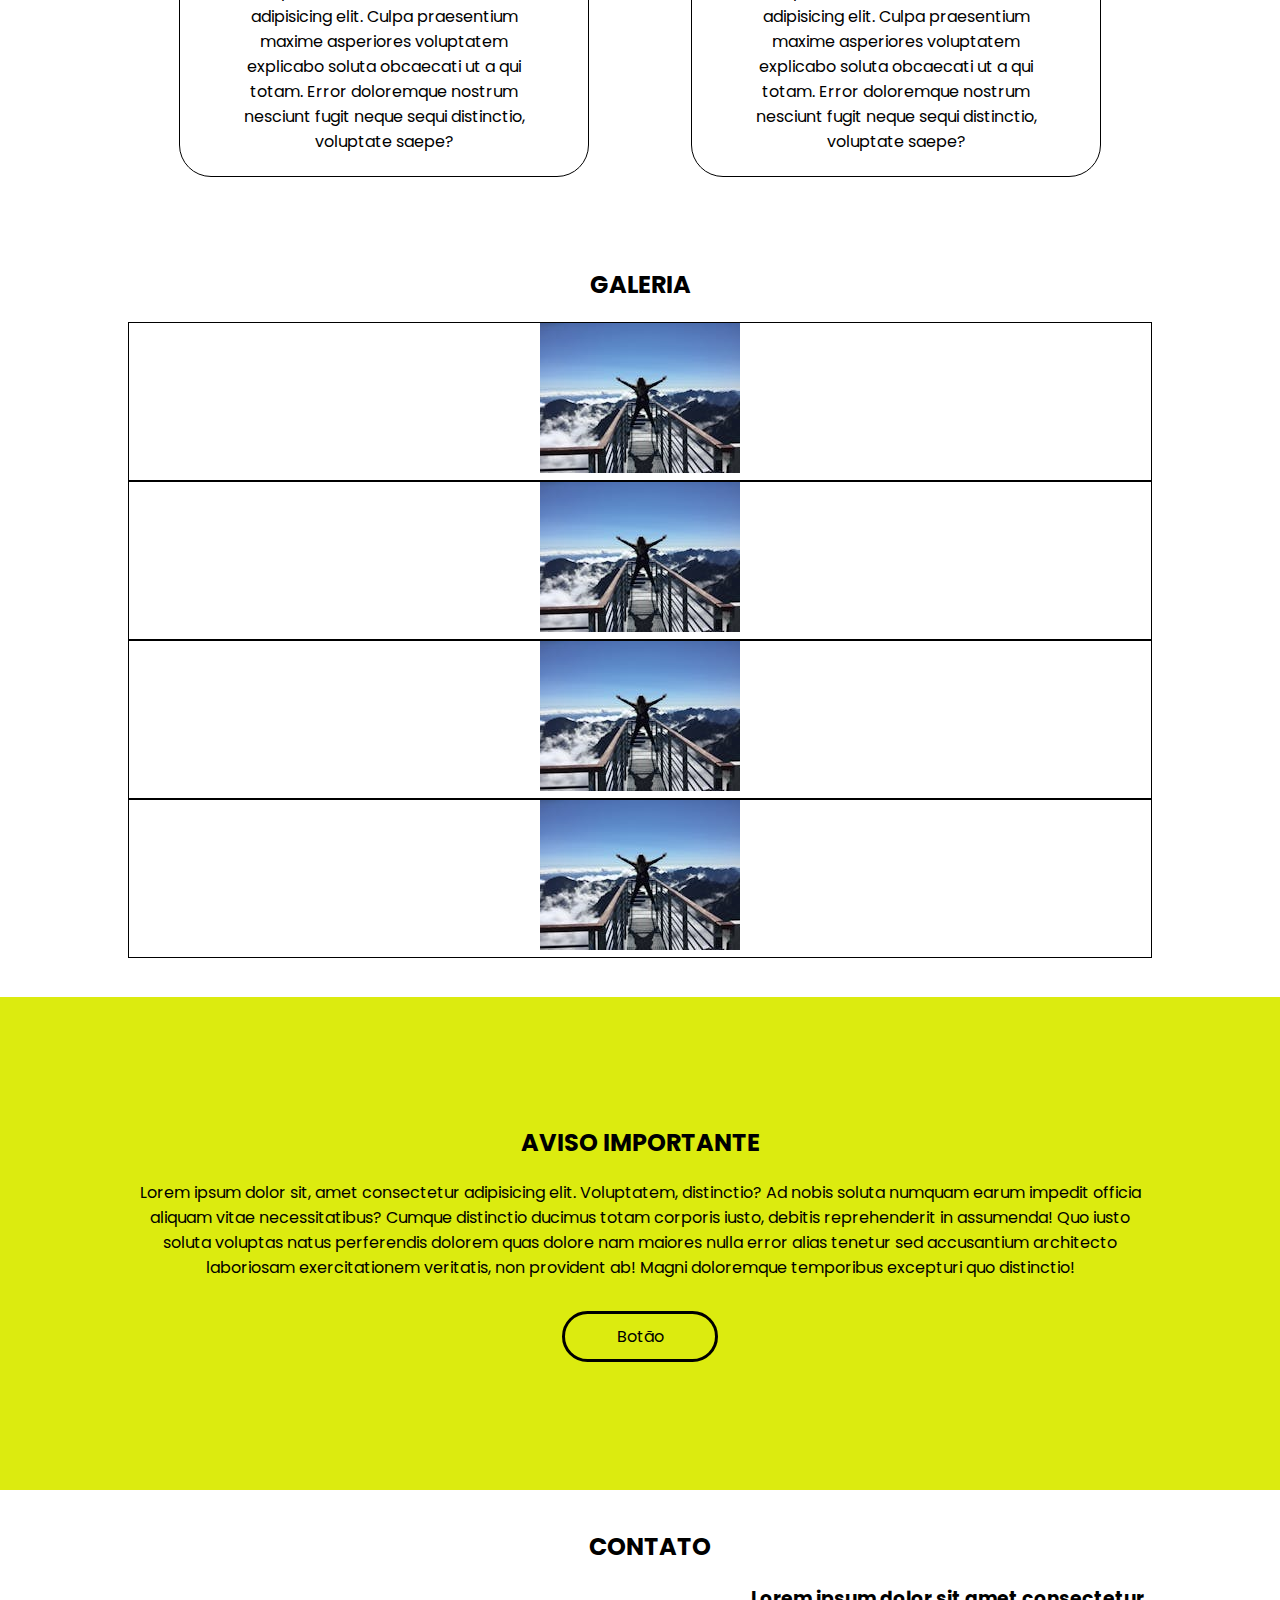
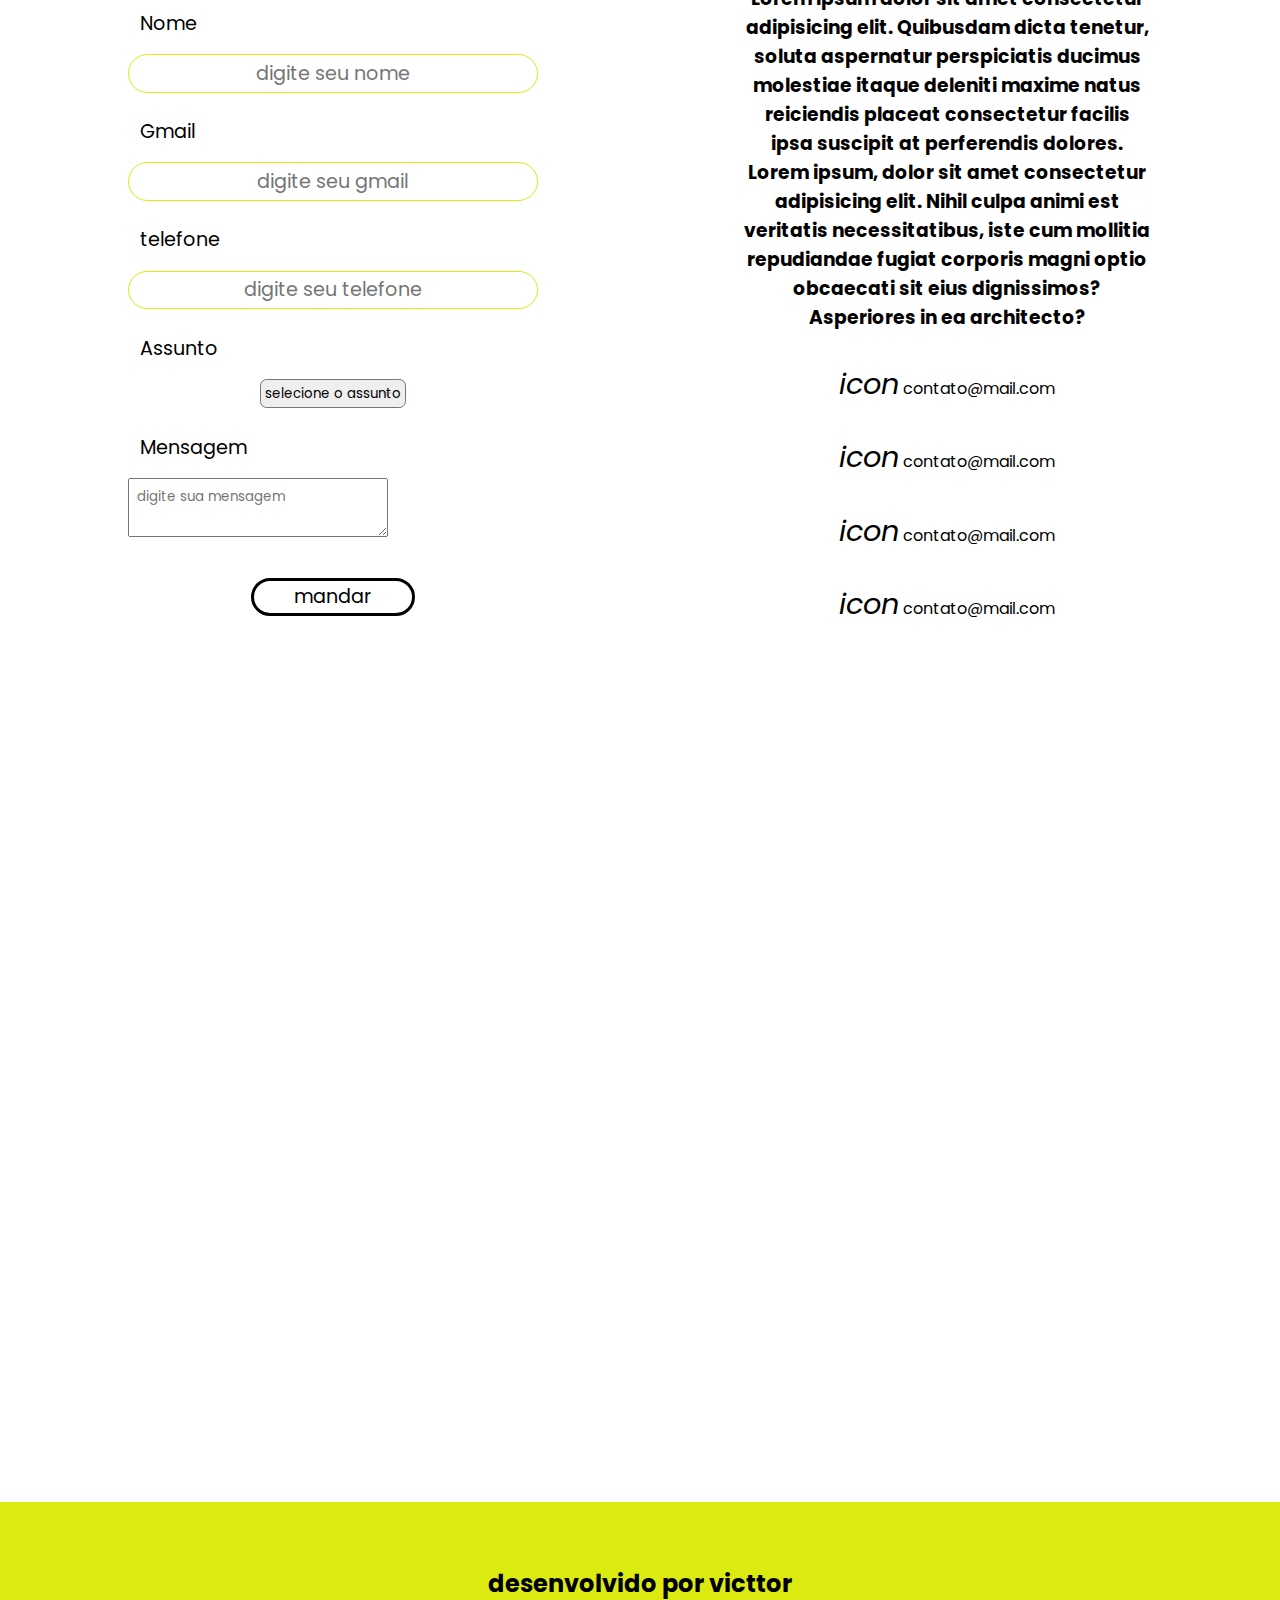
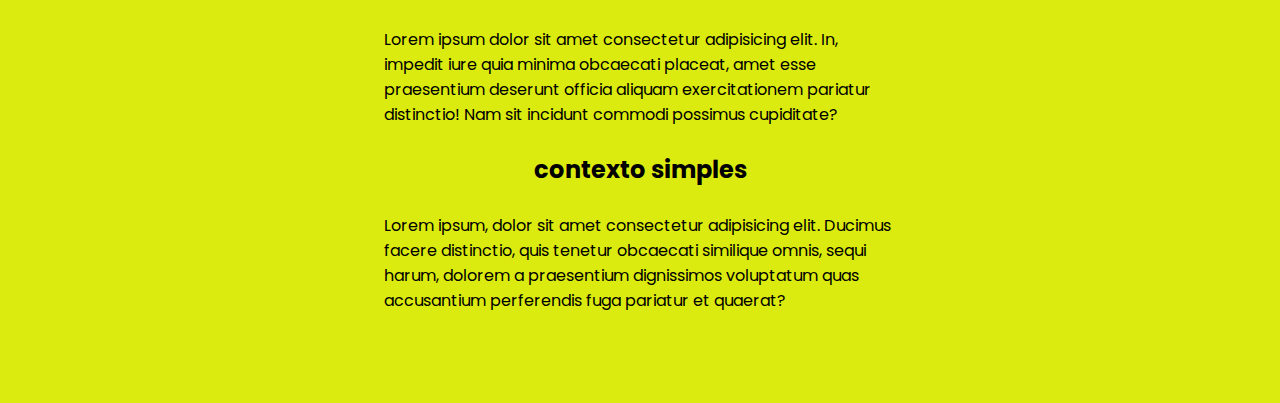
==== commit 2d42ff35: "teste" ====
--- a/projetos/projeto1/index.html
+++ b/projetos/projeto1/index.html
@@ -17,13 +17,21 @@
 
 <body>
     <header>
-        <div class="conteiner">
+        <div id="conteiner">
 
 
             <a href="">
                 <h2>logo</h2>
-            </a>
+            </a> 
+                      
+               
             <nav>
+      <div class="nav-bar">
+                    <div class="barra fim"></div>
+                    <div class="barra meio"></div>
+                    <div class="barra "></div>
+                </div>
+
                 <ul>
                     <li><a href="">Home</a></li>
                     <li><a href="#Sobre">Sobre</a></li>
@@ -158,5 +166,5 @@
         <p>Lorem ipsum, dolor sit amet consectetur adipisicing elit. Ducimus facere distinctio, quis tenetur obcaecati similique omnis, sequi harum, dolorem a praesentium dignissimos voluptatum quas accusantium perferendis fuga pariatur et quaerat?</p>
     </footer>
 </body>
-
+<script src="scripts.js"></script>
 </html>--- a/projetos/projeto1/assets/style.css
+++ b/projetos/projeto1/assets/style.css
@@ -21,6 +21,12 @@
    left: 0;
 }
 
+#conteiner{
+    width: 80%;
+    margin: 0 auto;
+
+}
+
 .conteiner{
     width: 80%;
     margin: 0 auto;
@@ -32,7 +38,8 @@
     text-transform: uppercase;
     margin-bottom: 2%;
 }
-header .conteiner{
+
+header  #conteiner{
     display: flex;
     justify-content: space-between;
 }
@@ -70,29 +77,26 @@
 scroll-margin-top:5em ;
 }
 .grid{
- display: grid;
-    grid-template-columns:1fr 1fr 1fr 1fr ;
+display: grid;
+grid-template-columns:2fr 2fr ;
 }
 .col-float-4{
     border:1px solid #000;
     border-radius: 2em;
     padding: 2%;
-   margin:0 10% ;
+   margin:10% 10% ;
     
 }
 
 .col-float-4 p {
     padding: 3%;
-    margin: 0 5%;
+    margin: 0% 5%;
 }
 .clear{
     clear: both;
 }
 
-.col-flex{
-    display: flex;
-    flex-wrap:wrap ;
-}
+
 .flex-item{
    
     flex: 1 1 25%;
@@ -233,7 +237,7 @@
     display: flex;
     justify-content: center;
     flex-direction: column;
-    text-align: center;
+  
     align-items: center;
     background: rgb(220, 235, 15);
 }
@@ -256,7 +260,44 @@
     color: #000;
     text-decoration: none;
 }
-@media (max-width:768px){
+@media (max-width:760px){
+ 
+nav{
+    display: flex;
+    /* background-color: aqua; */
+    position: absolute;
+    transition: all 2s;
+    right: -7em;
+   
+}
+    .nav-bar{
+      margin-top: 1em;
+        display: flex;
+        flex-direction: column;
+        justify-content: right;
+        height: 2em;
+      transition: all 1s;
+    
+    }
+    .barra{
+background-color: #000;
+width: 2em;
+height: 1em;
+margin:7% ;
+
+
+    }
+    .meio{
+width: 2.5em;
+    }
+    .fim{
+        width: 1.7em;
+    }
+    #conteiner  a  h2{
+      
+        transition: all 1.5s;
+    }
+
     .inf{
         margin-bottom:25em ;
     }
@@ -264,15 +305,16 @@
         font-size: 1.2em;
     }
     header ul li{
-        display: inline;    
+        display: flex;
+        flex-direction: column;    
         padding: 0.5em;
-        
+          padding-left: 2em;
         
         }
     #Sobre, #galeria,#contato{
         margin: 3% 0;
         text-align: center;
-        scroll-margin-top:2em ;
+        scroll-margin-top:5em ;
         }
     .grid{
         display: grid;
@@ -298,5 +340,9 @@
             text-align: center;
         flex-direction: column;
         }
-
+        #footer  p{
+            margin:5% 0% ;
+            padding: 0%;
+        }
+     
 }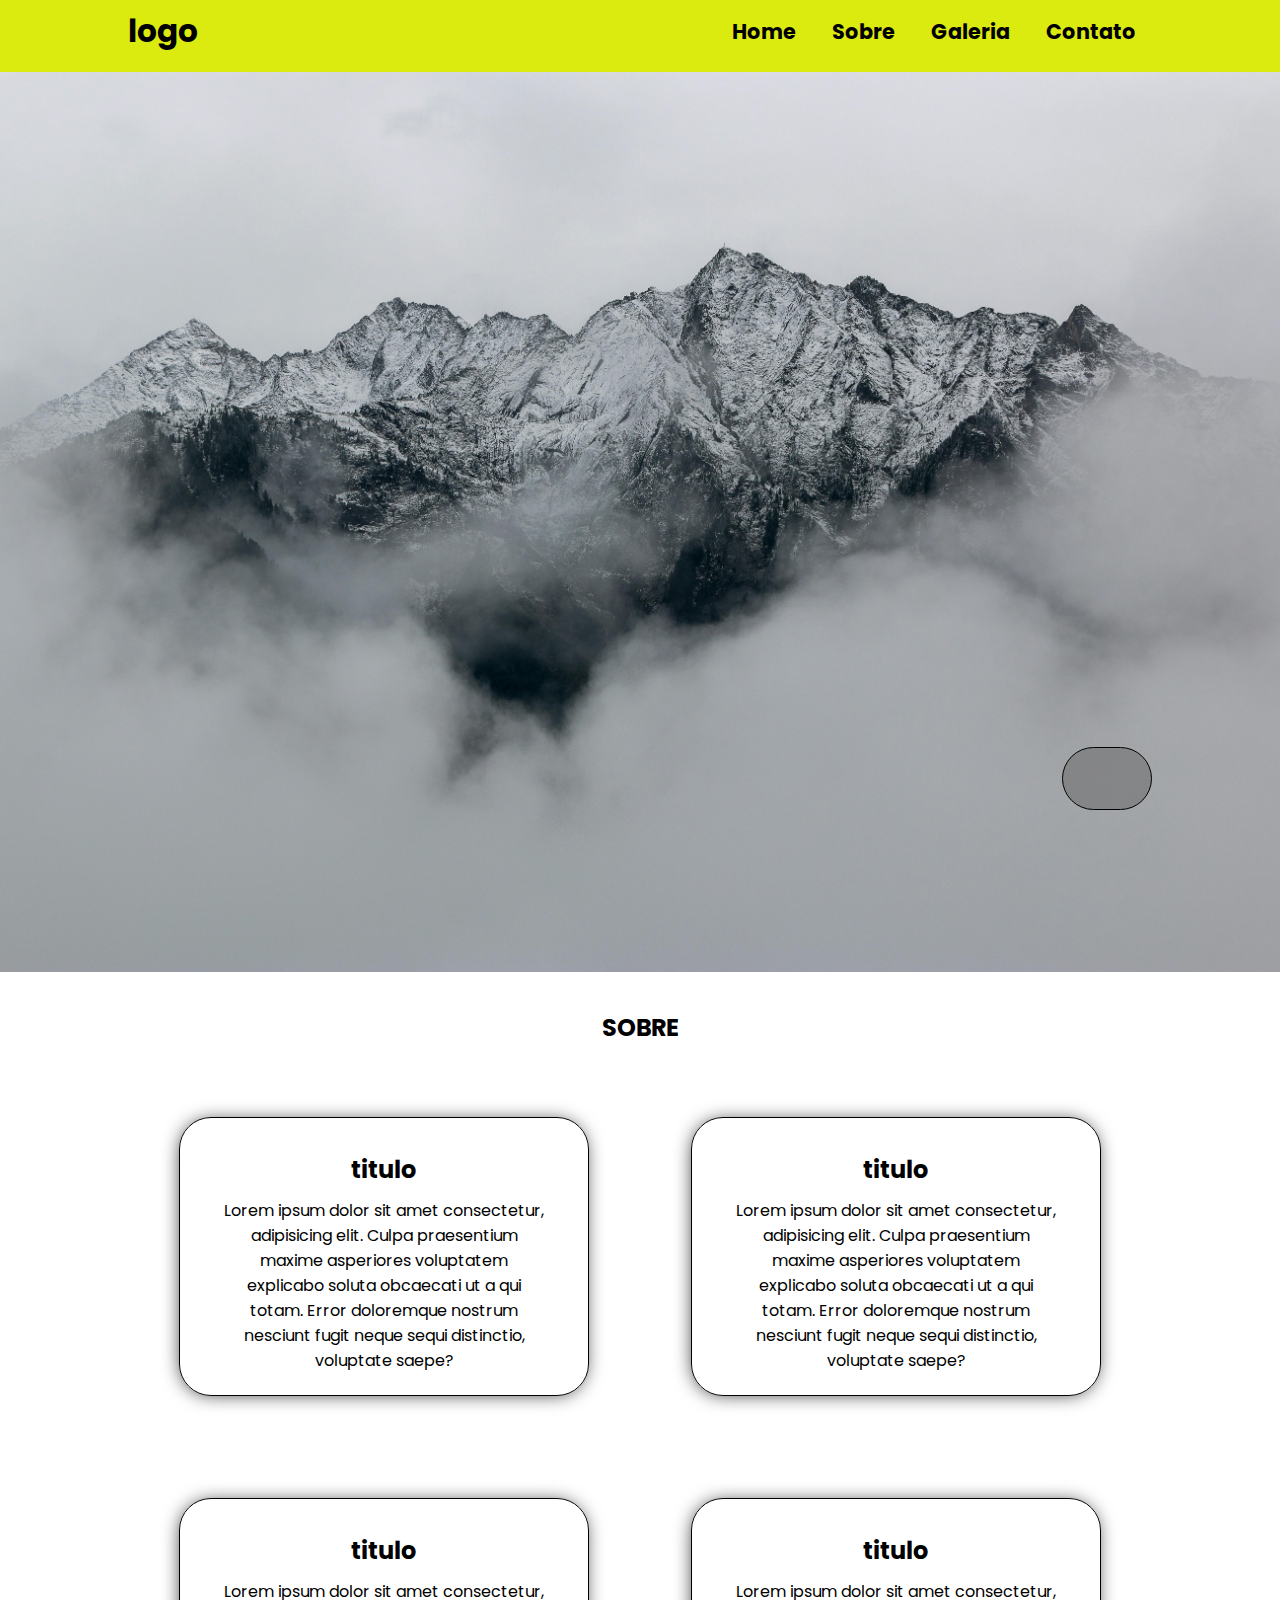
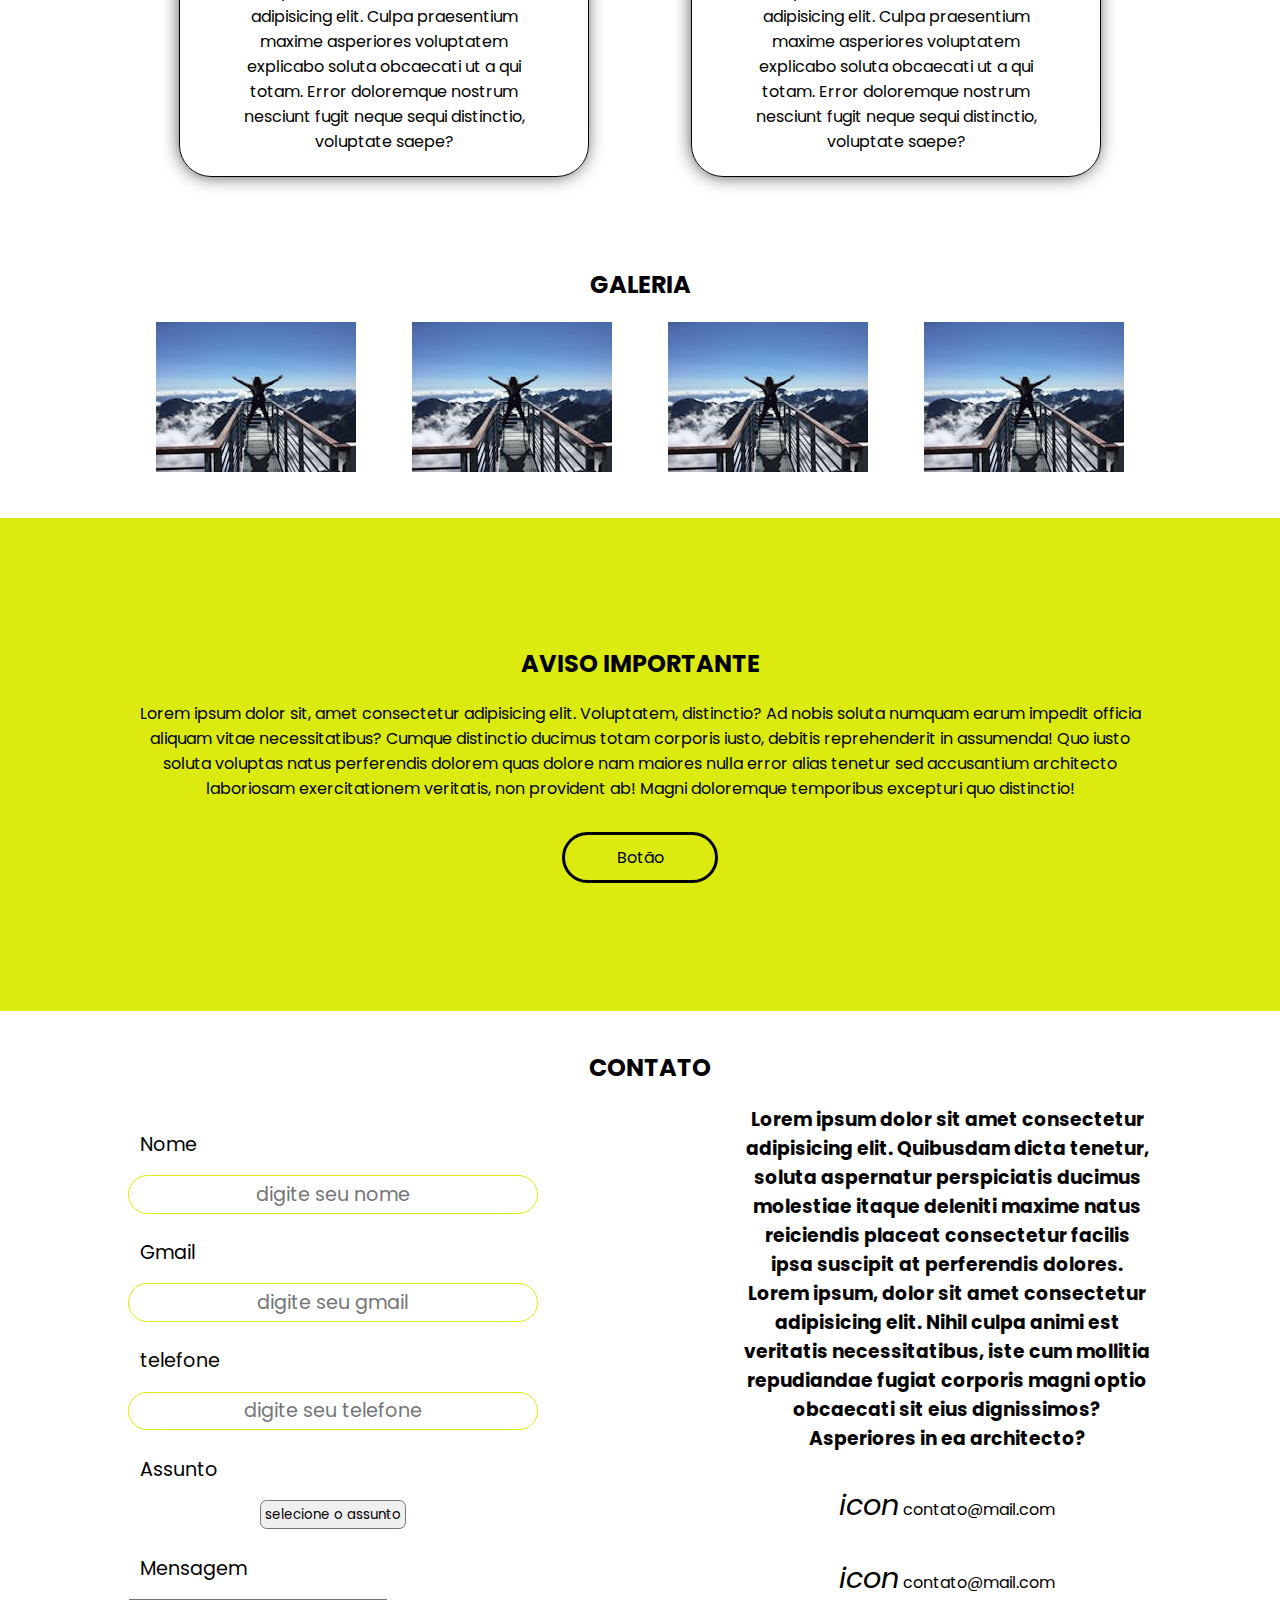
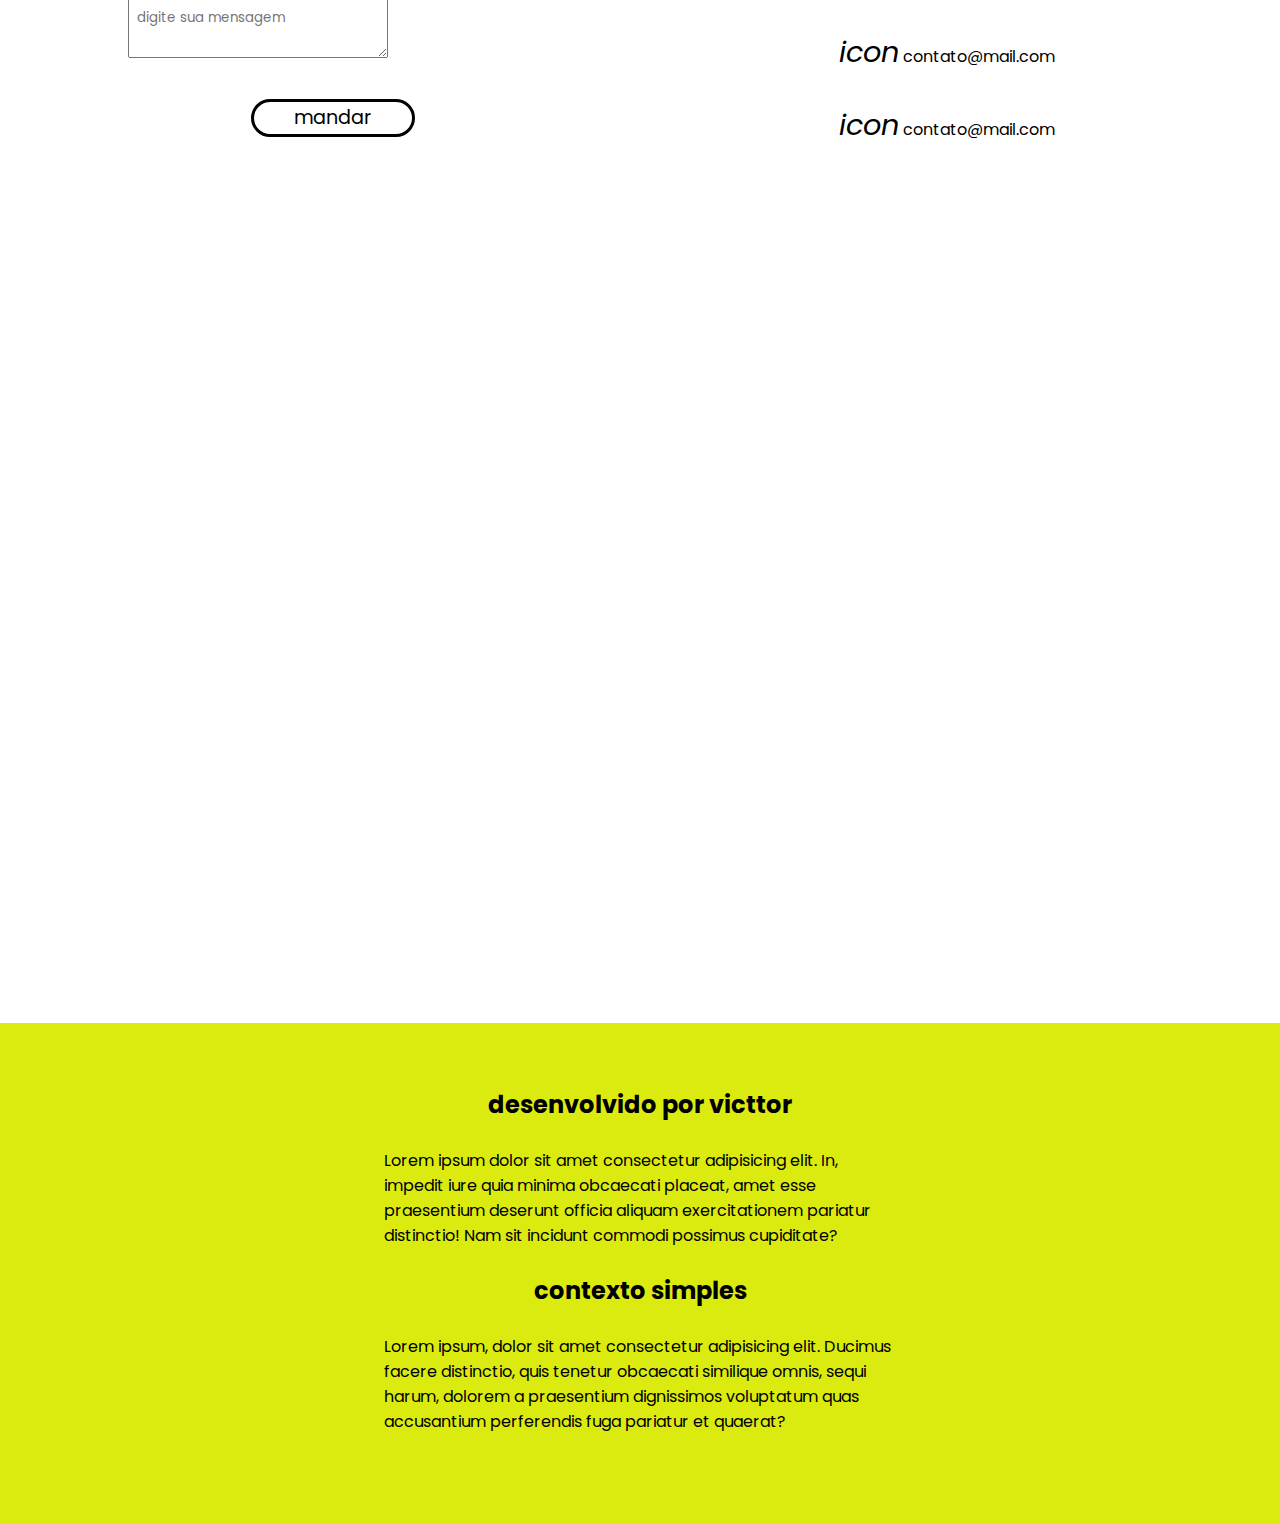
==== commit b53283a0: "sim" ====
--- a/projetos/projeto1/index.html
+++ b/projetos/projeto1/index.html
@@ -33,7 +33,7 @@
                 </div>
 
                 <ul>
-                    <li><a href="">Home</a></li>
+                    <li><a href="#">Home</a></li>
                     <li><a href="#Sobre">Sobre</a></li>
                     <li><a href="#galeria">Galeria</a></li>
                     <li><a href="#contato">Contato</a></li>
@@ -41,124 +41,123 @@
             </nav>
         </div>
     </header>
-    <section>
-        <div class="banner"></div>
-    </section>
-    <section id="Sobre">
-        <div class="conteiner">
-            <h2 class="titulo" class="titulo">Sobre</h2>
-            <div class="grid">
-                <div class="col-float-4">
-                    <p><i class="far fa-surprise"></i></p>
-                    <h2>titulo</h2>
-                    <p>Lorem ipsum dolor sit amet consectetur, adipisicing elit. Culpa praesentium maxime asperiores
-                        voluptatem explicabo soluta obcaecati ut a qui totam. Error doloremque nostrum nesciunt fugit
-                        neque sequi distinctio, voluptate saepe?</p>
-                </div>
-                <div class="col-float-4">
-                    <p><i class="far fa-smile-wink"></i></p>
-                    <h2>titulo</h2>
-                    <p>Lorem ipsum dolor sit amet consectetur, adipisicing elit. Culpa praesentium maxime asperiores
-                        voluptatem explicabo soluta obcaecati ut a qui totam. Error doloremque nostrum nesciunt fugit
-                        neque sequi distinctio, voluptate saepe?</p>
-                </div>
-                <div class="col-float-4">
-                    <p><i class="far fa-sad-tear"></i></p>
-                    <h2>titulo</h2>
-                    <p>Lorem ipsum dolor sit amet consectetur, adipisicing elit. Culpa praesentium maxime asperiores
-                        voluptatem explicabo soluta obcaecati ut a qui totam. Error doloremque nostrum nesciunt fugit
-                        neque sequi distinctio, voluptate saepe?</p>
-                </div>
-                <div class="col-float-4">
-                    <p><i class="far fa-sad-cry"></i></p>
-                    <h2>titulo</h2>
-                    <p>Lorem ipsum dolor sit amet consectetur, adipisicing elit. Culpa praesentium maxime asperiores
-                        voluptatem explicabo soluta obcaecati ut a qui totam. Error doloremque nostrum nesciunt fugit
-                        neque sequi distinctio, voluptate saepe?</p>
+    <main>
+        <section>
+            <div class="banner"></div>
+        </section>
+        <section id="Sobre">
+            <div class="conteiner">
+                <h2 class="titulo" class="titulo">Sobre</h2>
+                <div class="grid">
+                    <div class="col-float-4">
+                        <p><i class="far fa-surprise"></i></p>
+                        <h2>titulo</h2>
+                        <p>Lorem ipsum dolor sit amet consectetur, adipisicing elit. Culpa praesentium maxime asperiores
+                            voluptatem explicabo soluta obcaecati ut a qui totam. Error doloremque nostrum nesciunt fugit
+                            neque sequi distinctio, voluptate saepe?</p>
+                    </div>
+                    <div class="col-float-4">
+                        <p><i class="far fa-smile-wink"></i></p>
+                        <h2>titulo</h2>
+                        <p>Lorem ipsum dolor sit amet consectetur, adipisicing elit. Culpa praesentium maxime asperiores
+                            voluptatem explicabo soluta obcaecati ut a qui totam. Error doloremque nostrum nesciunt fugit
+                            neque sequi distinctio, voluptate saepe?</p>
+                    </div>
+                    <div class="col-float-4">
+                        <p><i class="far fa-sad-tear"></i></p>
+                        <h2>titulo</h2>
+                        <p>Lorem ipsum dolor sit amet consectetur, adipisicing elit. Culpa praesentium maxime asperiores
+                            voluptatem explicabo soluta obcaecati ut a qui totam. Error doloremque nostrum nesciunt fugit
+                            neque sequi distinctio, voluptate saepe?</p>
+                    </div>
+                    <div class="col-float-4">
+                        <p><i class="far fa-sad-cry"></i></p>
+                        <h2>titulo</h2>
+                        <p>Lorem ipsum dolor sit amet consectetur, adipisicing elit. Culpa praesentium maxime asperiores
+                            voluptatem explicabo soluta obcaecati ut a qui totam. Error doloremque nostrum nesciunt fugit
+                            neque sequi distinctio, voluptate saepe?</p>
+                    </div>
                 </div>
             </div>
-        </div>
-    </section>
-    <div class="clear"></div>
-    <section id="galeria">
-        <div class="conteiner">
-            <h2 class="titulo">galeria</h2>
-            <div class="col-flex">
-                <div class="flex-item"><img src="assets/img/pexels-ninauhlikova-725255.jpg" alt=""></div>
-                <div class="flex-item"><img src="assets/img/pexels-ninauhlikova-725255.jpg" alt=""></div>
-                <div class="flex-item"><img src="assets/img/pexels-ninauhlikova-725255.jpg" alt=""></div>
-                <div class="flex-item"><img src="assets/img/pexels-ninauhlikova-725255.jpg" alt=""></div>
+        </section>
+        <div class="clear"></div>
+        <section id="galeria">
+            <div class="conteiner">
+                <h2 class="titulo">galeria</h2>
+                <div class="col-flex">
+                    <div class="flex-item"><img src="assets/img/pexels-ninauhlikova-725255.jpg" alt=""></div>
+                    <div class="flex-item"><img src="assets/img/pexels-ninauhlikova-725255.jpg" alt=""></div>
+                    <div class="flex-item"><img src="assets/img/pexels-ninauhlikova-725255.jpg" alt=""></div>
+                    <div class="flex-item"><img src="assets/img/pexels-ninauhlikova-725255.jpg" alt=""></div>
+                </div>
+            </div>
+        </section>
+        <section id="aviso">
+            <div class="conteiner">
+                <h3 class="titulo">Aviso importante</h3>
+                <p>Lorem ipsum dolor sit, amet consectetur adipisicing elit. Voluptatem, distinctio? Ad nobis soluta numquam
+                    earum impedit officia aliquam vitae necessitatibus? Cumque distinctio ducimus totam corporis iusto,
+                    debitis reprehenderit in assumenda!
+                    Quo iusto soluta voluptas natus perferendis dolorem quas dolore nam maiores nulla error alias tenetur
+                    sed accusantium architecto laboriosam exercitationem veritatis, non provident ab! Magni doloremque
+                    temporibus excepturi quo distinctio!</p>
+                <a href="#contato" class="btn">Botão</a>
+            </div>
+        </section>
+        <section id="contato">
+            <div class="conteiner">
+                <div class="icon">
+                    <i class="far fa-id-card"></i>
+                    <h2 class="titulo"> Contato</h2>
+                </div>
+                <div class="col-grid">
+                    <form action="">
+                        <label for="">Nome</label>
+                        <input type="text" placeholder="digite seu nome">
+                        <label for="">Gmail</label>
+                        <input type="email" name="" id="" placeholder="digite seu gmail">
+                        <label for="">telefone</label>
+                        <input type="tel" placeholder="digite seu telefone">
+                        <label for="">Assunto</label>
+                        <select name="" id="">
+                            <option value="">selecione o assunto</option>
+                            <option value="">assunto1</option>
+                            <option value="">assunto2</option>
+                            <option value="">assunto3</option>
+                            <option value="">assunto4</option>
+                        </select>
+                        <label for="mensagem">Mensagem</label>
+                        <textarea name="mensagem" id="mensagem" placeholder="digite sua mensagem"></textarea>
+                        <input type="submit" value="mandar" href="#footer">
+                    </form>
+                    <div class="inf">
+                        <h3>Lorem ipsum dolor sit amet consectetur adipisicing elit. Quibusdam dicta tenetur, soluta
+                            aspernatur perspiciatis ducimus molestiae itaque deleniti maxime natus reiciendis placeat
+                            consectetur facilis ipsa suscipit at perferendis dolores. Lorem ipsum, dolor sit amet
+                            consectetur adipisicing elit. Nihil culpa animi est veritatis necessitatibus, iste cum mollitia
+                            repudiandae fugiat corporis magni optio obcaecati sit eius dignissimos? Asperiores in ea
+                            architecto?</h3>
+                        <p><a href=""><i>icon</i>
+                                contato@mail.com</a></p>
+                        <p><a href=""><i>icon</i>
+                                contato@mail.com</a></p>
+                        <p><a href=""><i>icon</i>
+                                contato@mail.com</a></p>
+                        <p><a href=""><i>icon</i>
+                                contato@mail.com</a></p>
+                    </div>
+                </div>
+            </div>
+        </section>
+        <section id="mapa">
+            <iframe src="https://www.google.com/maps/embed?pb=!1m18!1m12!1m3!1d3762034.7368400767!2d-49.51319193504379!3d-22.955307129838346!2m3!1f0!2f0!3f0!3m2!1i1024!2i768!4f13.1!3m3!1m2!1s0x94c87fe2643badfb%3A0xf538b23cf3c2364d!2sRep%20Torres%20G%C3%AAmeas!5e0!3m2!1spt-BR!2sbr!4v1721478828907!5m2!1spt-BR!2sbr"style="border:0;" allowfullscreen="" loading="lazy" referrerpolicy="no-referrer-when-downgrade"></iframe>
+        </section>
+        <div>
+            <div id="topo">
+             <a href="#"><i class="far fa-hand-point-up"></i></a>
             </div>
         </div>
-    </section>
-    <section id="aviso">
-        <div class="conteiner">
-            <h3 class="titulo">Aviso importante</h3>
-            <p>Lorem ipsum dolor sit, amet consectetur adipisicing elit. Voluptatem, distinctio? Ad nobis soluta numquam
-                earum impedit officia aliquam vitae necessitatibus? Cumque distinctio ducimus totam corporis iusto,
-                debitis reprehenderit in assumenda!
-                Quo iusto soluta voluptas natus perferendis dolorem quas dolore nam maiores nulla error alias tenetur
-                sed accusantium architecto laboriosam exercitationem veritatis, non provident ab! Magni doloremque
-                temporibus excepturi quo distinctio!</p>
-            <a href="#contato" class="btn">Botão</a>
-        </div>
-    </section>
-    <section id="contato">
-        <div class="conteiner">
-            <div class="icon">
-                <i class="far fa-id-card"></i>
-                <h2 class="titulo"> Contato</h2>
-            </div>
-            <div class="col-grid">
-                <form action="">
-                    <label for="">Nome</label>
-                    <input type="text" placeholder="digite seu nome">
-                    <label for="">Gmail</label>
-                    <input type="email" name="" id="" placeholder="digite seu gmail">
-                    <label for="">telefone</label>
-                    <input type="tel" placeholder="digite seu telefone">
-                    <label for="">Assunto</label>
-                    <select name="" id="">
-                        <option value="">selecione o assunto</option>
-                        <option value="">assunto1</option>
-                        <option value="">assunto2</option>
-                        <option value="">assunto3</option>
-                        <option value="">assunto4</option>
-                    </select>
-                    <label for="mensagem">Mensagem</label>
-                    <textarea name="mensagem" id="mensagem" placeholder="digite sua mensagem"></textarea>
-                    <input type="submit" value="mandar" href="#footer">
-                </form>
-                <div class="inf">
-                    <h3>Lorem ipsum dolor sit amet consectetur adipisicing elit. Quibusdam dicta tenetur, soluta
-                        aspernatur perspiciatis ducimus molestiae itaque deleniti maxime natus reiciendis placeat
-                        consectetur facilis ipsa suscipit at perferendis dolores. Lorem ipsum, dolor sit amet
-                        consectetur adipisicing elit. Nihil culpa animi est veritatis necessitatibus, iste cum mollitia
-                        repudiandae fugiat corporis magni optio obcaecati sit eius dignissimos? Asperiores in ea
-                        architecto?</h3>
-                    <p><a href=""><i>icon</i>
-                            contato@mail.com</a></p>
-                    <p><a href=""><i>icon</i>
-                            contato@mail.com</a></p>
-                    <p><a href=""><i>icon</i>
-                            contato@mail.com</a></p>
-                    <p><a href=""><i>icon</i>
-                            contato@mail.com</a></p>
-
-                </div>
-            </div>
-
-        </div>
-    </section>
-
-    <section id="mapa">
-        <iframe src="https://www.google.com/maps/embed?pb=!1m18!1m12!1m3!1d3762034.7368400767!2d-49.51319193504379!3d-22.955307129838346!2m3!1f0!2f0!3f0!3m2!1i1024!2i768!4f13.1!3m3!1m2!1s0x94c87fe2643badfb%3A0xf538b23cf3c2364d!2sRep%20Torres%20G%C3%AAmeas!5e0!3m2!1spt-BR!2sbr!4v1721478828907!5m2!1spt-BR!2sbr"style="border:0;" allowfullscreen="" loading="lazy" referrerpolicy="no-referrer-when-downgrade"></iframe>
-    </section>
-    <div>
-        <div id="topo">
-         <a href="#"><i class="far fa-hand-point-up"></i></a> 
-        </div>
-    </div>
+    </main>
     <footer id="footer">
         <h2>desenvolvido por <span>victtor</span></h2>
         <p>Lorem ipsum dolor sit amet consectetur adipisicing elit. In, impedit iure quia minima obcaecati placeat, amet esse praesentium deserunt officia aliquam exercitationem pariatur distinctio! Nam sit incidunt commodi possimus cupiditate?</p>
--- a/projetos/projeto1/assets/style.css
+++ b/projetos/projeto1/assets/style.css
@@ -5,7 +5,7 @@
     font-family: "Poppins", sans-serif;
 }
 html{
-    scroll-behavior: smooth;
+    scroll-behavior:  smooth ;
 }
 html::-webkit-scrollbar{
     width:0;
@@ -24,7 +24,7 @@
 #conteiner{
     width: 80%;
     margin: 0 auto;
-
+    
 }
 
 .conteiner{
@@ -54,6 +54,12 @@
     text-decoration:none ;
     font-size: 1.3em;
     font-weight: bold;
+    transition: 0.3s ;
+}
+header a:hover{
+    border-bottom:3px solid rgb(18, 23, 54) ;
+   
+    
 }
 h2{
     font-size: 1.5;
@@ -85,7 +91,7 @@
     border-radius: 2em;
     padding: 2%;
    margin:10% 10% ;
-    
+    box-shadow: -1px 1px 20px -5px;
 }
 
 .col-float-4 p {
@@ -96,11 +102,19 @@
     clear: both;
 }
 
-
+.col-flex{
+   display: flex;
+justify-content: center;
+   overflow-x: hidden;
+   width: 100%;
+
+ 
+
+}
 .flex-item{
-   
-    flex: 1 1 25%;
-    border: 1px solid #000;
+  flex: 1 1 25%;
+  
+    /* border: 1px solid #000; */
 }
 #aviso{
     background-color:rgb(220, 235, 15) ;
@@ -270,6 +284,12 @@
     right: -7em;
    
 }
+.nav-bar:hover{
+    .barra{
+        background-color: rgb(18, 23, 54);
+    }
+}
+
     .nav-bar{
       margin-top: 1em;
         display: flex;
@@ -277,21 +297,22 @@
         justify-content: right;
         height: 2em;
       transition: all 1s;
-    
+ 
     }
     .barra{
-background-color: #000;
+background-color: #000000b2;
 width: 2em;
 height: 1em;
-margin:7% ;
-
-
+margin:5% ;
+
+border-radius: 5em;
+margin-left: 2em;
     }
     .meio{
-width: 2.5em;
+width: 2.2em;
     }
     .fim{
-        width: 1.7em;
+        width: 1.6em;
     }
     #conteiner  a  h2{
       
@@ -309,8 +330,9 @@
         flex-direction: column;    
         padding: 0.5em;
           padding-left: 2em;
-        
-        }
+     
+        }
+     
     #Sobre, #galeria,#contato{
         margin: 3% 0;
         text-align: center;
